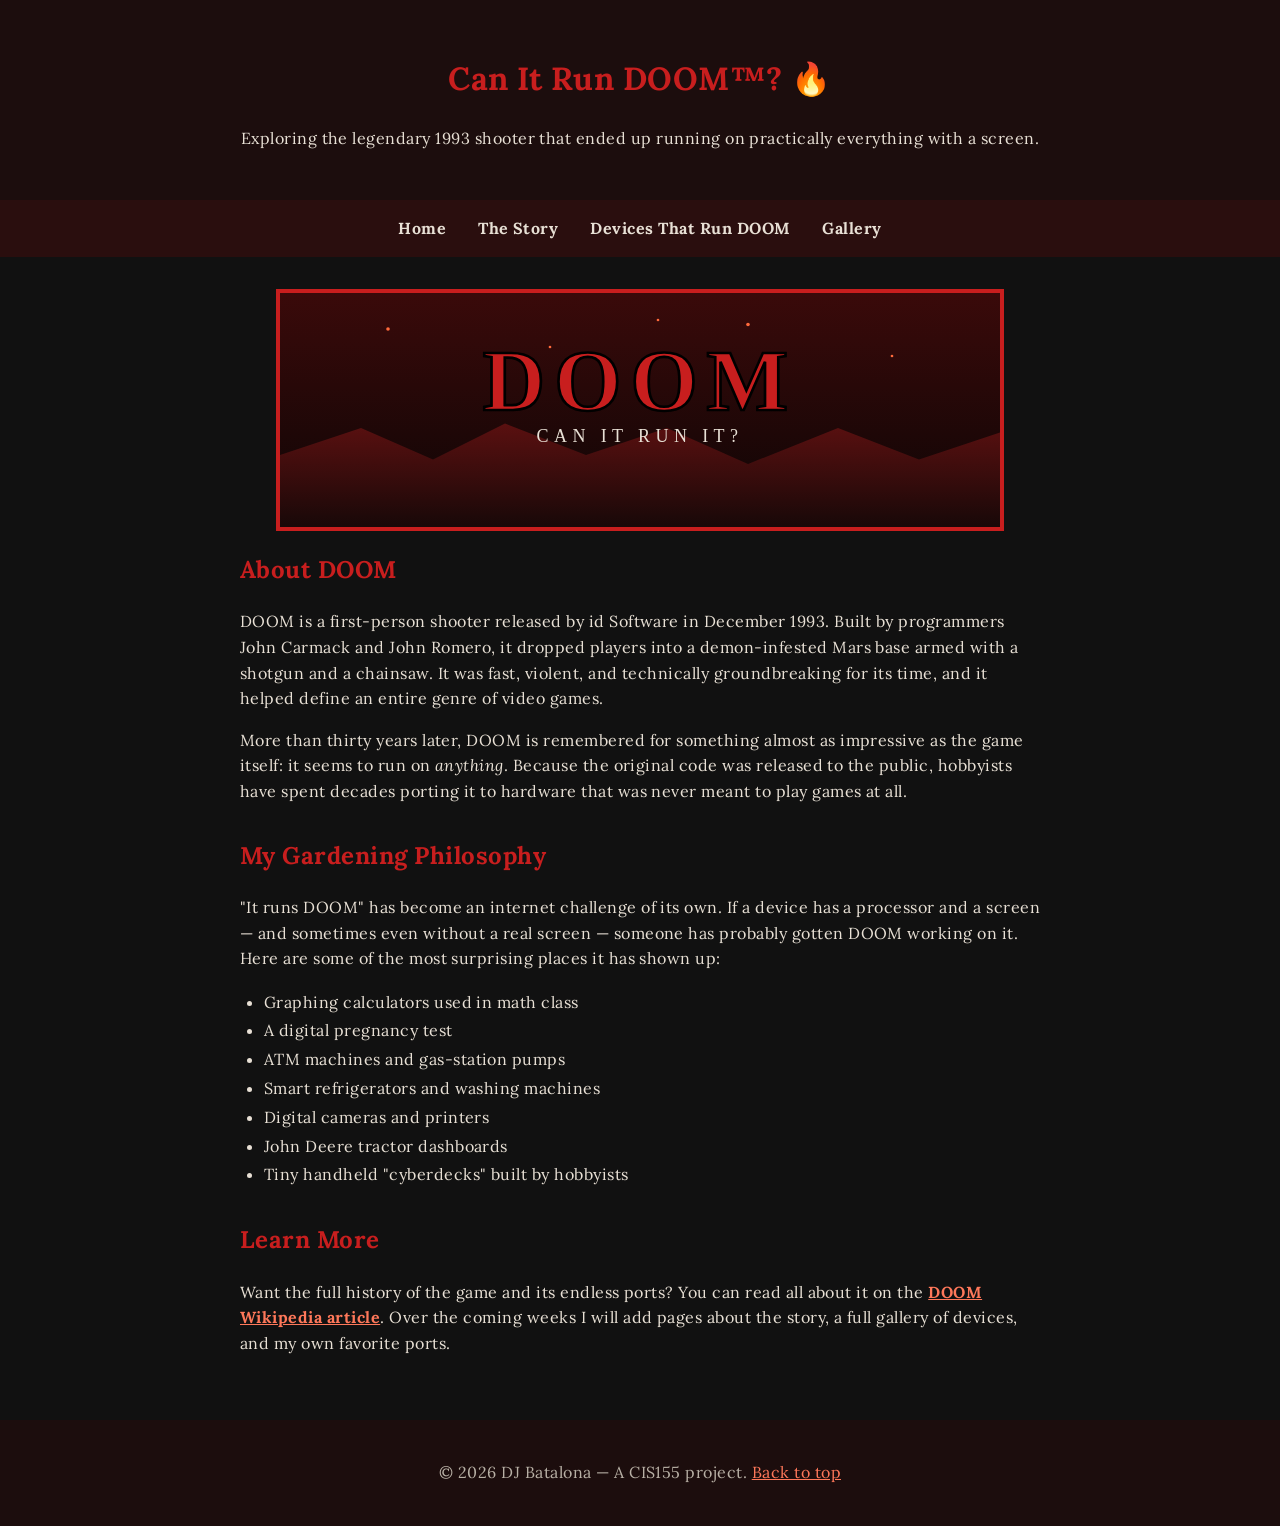
==== index.html @ 3ba8e1bd "module 3/4 DOOM upgrade for my assignment" ====
<!DOCTYPE html>
<!-- ============================================================= -->
<!-- Can It Run DOOM? - Homepage                                   -->
<!-- CIS155 Create Your Own Website assignment by DJ Batalona      -->
<!-- This page is the homepage of a 4-page site about the 1993     -->
<!-- game DOOM and its famous ability to run on almost any device. -->
<!-- ============================================================= -->
<html lang="en">
  <head>
    <meta charset="UTF-8" />
    <meta name="viewport" content="width=device-width, initial-scale=1.0" />
      <title>Can It Run DOOM?</title>
    <!-- Google Font for the retro headings -->
    <link
      href="https://fonts.googleapis.com/css2?family=Lora&display=swap"
      rel="stylesheet"
    />
     <!-- Shared site styles, then homepage-only DOOM theme -->
    <link rel="stylesheet" href="styles.css" />
    <link rel="stylesheet" href="css/index.css" />
  </head>
  <body>
     <!-- Page banner and tagline -->
    <header>
       <h1>Can It Run DOOM&trade;?</h1>
      <p>
        Exploring the legendary 1993 shooter that ended up running on
        practically everything with a screen.
      </p>
    </header>
    
    <!-- Site navigation. Home is live; the other pages are placeholders -->
    <!-- (href="#") that I will build out for the final project.         -->
    <nav>
      <a href="index.html">Home</a>
      <a href="#">The Story</a>
      <a href="#">Devices That Run DOOM</a>
      <a href="#">Gallery</a>
    </nav>

    <main>
  <!-- Original banner artwork (SVG). Swap for a real screenshot later. -->
      <img
        id="doom-banner"
        src="img/doom-banner.svg"
        alt="Retro red and black banner reading DOOM"
      />

      <!-- Intro / About section -->      
       <section>
          <h2>About DOOM</h2>
        <p>
          DOOM is a first-person shooter released by id Software in December
          1993. Built by programmers John Carmack and John Romero, it dropped
          players into a demon-infested Mars base armed with a shotgun and a
          chainsaw. It was fast, violent, and technically groundbreaking for its
          time, and it helped define an entire genre of video games.
        </p>
        <p>
           More than thirty years later, DOOM is remembered for something almost
          as impressive as the game itself: it seems to run on
          <em>anything</em>. Because the original code was released to the
          public, hobbyists have spent decades porting it to hardware that was
          never meant to play games at all.
        </p>
      </section>

       <!-- The signature list: unlikely devices that run DOOM -->
      <section>
        <h2 id="h2-philosophy">My Gardening Philosophy</h2>
        <p>
           "It runs DOOM" has become an internet challenge of its own. If a
          device has a processor and a screen &mdash; and sometimes even without
          a real screen &mdash; someone has probably gotten DOOM working on it.
          Here are some of the most surprising places it has shown up:
        </p>
        <ul class="device-list">
          <li>Graphing calculators used in math class</li>
          <li>A digital pregnancy test</li>
          <li>ATM machines and gas-station pumps</li>
          <li>Smart refrigerators and washing machines</li>
          <li>Digital cameras and printers</li>
          <li>John Deere tractor dashboards</li>
          <li>Tiny handheld "cyberdecks" built by hobbyists</li>
        </ul>
      </section>
      <!-- External reference link (also the hook for the CSS attribute rule) -->

      <section>
       <h2>Learn More</h2>        <p>
          Want the full history of the game and its endless ports? You can read
          all about it on the
          <a href="https://en.wikipedia.org/wiki/Doom_(1993_video_game)" target="_blank">
            DOOM Wikipedia article</a>. Over the coming weeks I will add pages
          about the story, a full gallery of devices, and my own favorite ports.
        </p>
      </section>
    </main>
    <!-- Footer with the required character entity: &copy; (the (c) symbol) -->
    <footer>
      <p>
        &copy; 2026 DJ Batalona &mdash; A CIS155 project.
        <a href="index.html">Back to top</a>
      </p>
    </footer>
  </body>
</html>
---- styles.css ----
body {
  font-family: 'Lora', serif;
  margin: 0;
  padding: 0;
  background-color: #f4f9f4;
  color: #2e3d2c;
  line-height: 1.6;
}

header {
  position: relative;
  background-image: url("img/floral-background.png");
  background-size: cover;
  background-position: center;
  color: rgb(52, 81, 56);
  padding: 2rem;
  text-align: center;
  overflow: hidden;
  /* ensures overlay stays within bounds */
}

header::before {
  content: "";
  position: absolute;
  inset: 0;
  background-color: rgba(255, 255, 255, 0.7);
  /* white overlay, adjust opacity */
  z-index: 0;
}

/* Ensure text appears above the overlay */
header h1,
header p {
  position: relative;
  z-index: 1;
}

nav {
  background-color: #d9e8d4;
  padding: 1rem;
  display: flex;
  justify-content: center;
  gap: 2rem;
}

nav a {
  text-decoration: none;
  color: #2e3d2c;
  font-weight: bold;
}

nav a:hover {
  color: #5d795a;
}

main {
  padding: 2rem;
  max-width: 50rem;
  margin: auto;
}

section {
  margin-bottom: 2rem;
}

h1,
h2 {
  color: #2f4934;
}


@media only screen and (max-width: 50rem) {
  img {
    float: none;
    width: 100%;
  }
}

@media only screen and (max-width: 37.5rem) {
  nav {
    flex-direction: column;
  }
}
---- css/index.css ----
/* ============================================================= */
/* index.css - DOOM homepage theme (dark red + black)            */
/* Loaded after styles.css, so these rules override the shared    */
/* green garden look on the homepage only.                        */
/* Units are relative only (rem/em/%/vw). Colors are hex or rgb.   */
/* ============================================================= */

/* TYPE selector - styles the whole page background and base text.
   Two font properties here: font-family and letter-spacing. */
body {
  background-color: #111111;
  color: #e8e0d5;
  font-family: 'Lora', serif;
  letter-spacing: 0.03em;
}

/* COMBINATION (grouped) selector - one rule for both heading levels.
   font-weight is a second font property styling these elements. */
h1,
h2 {
  color: rgb(200, 30, 30);
  font-weight: bold;
}

/* Override the shared header so the homepage banner is dark, not floral */
header {
  background-image: none;
  background-color: #1c0d0d;
  color: #e8e0d5;
}

header::before {
  content: none;
}

/* Dark navigation bar to match the theme */
nav {
  background-color: #2a0e0e;
}

/* RELATIONAL (descendant) selector - targets <a> tags inside <nav> */
nav a {
  color: #e8e0d5;
}

/* PSEUDO-CLASS - hover state for the navigation links */
nav a:hover {
  color: rgb(255, 90, 60);
}

/* ID selector - the banner image at the top of <main> */
#doom-banner {
  width: 100%;
  max-width: 45rem;
  display: block;
  margin: 0 auto;
  border: 0.25rem solid rgb(200, 30, 30);
}

/* CLASS selector - the list of devices that run DOOM */
.device-list {
  line-height: 1.8;
  padding-left: 1.5rem;
}

/* ATTRIBUTE selector - styles only links that open in a new tab */
a[target="_blank"] {
  color: rgb(255, 120, 90);
  font-weight: bold;
}
/* PSEUDO-ELEMENT - decorative flourish after the main heading */
header h1::after {
  content: " \01F525";
  /* small flame glyph after the title */
}

/* Simple footer styling */
footer {
  background-color: #1c0d0d;
  color: #b8b0a5;
  text-align: center;
  padding: 1.5rem;
}

footer a {
  color: rgb(255, 120, 90);
}
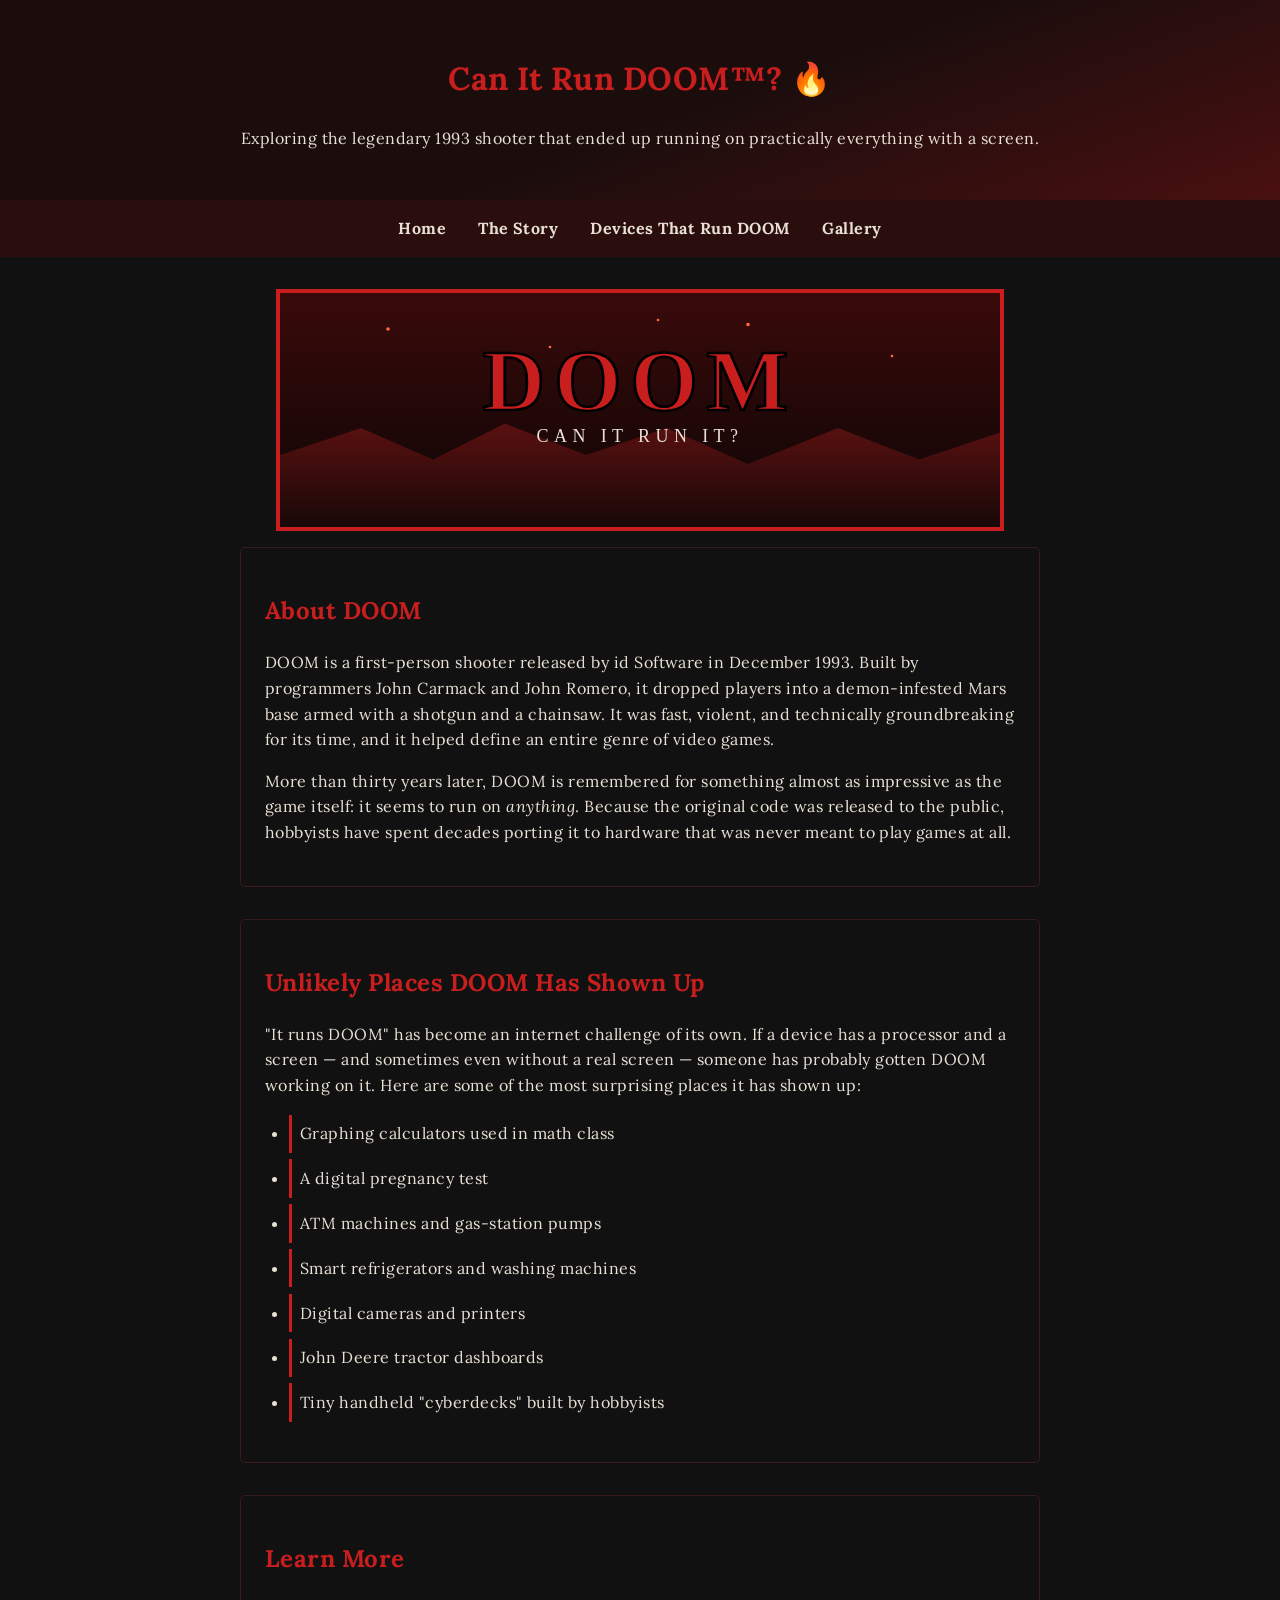
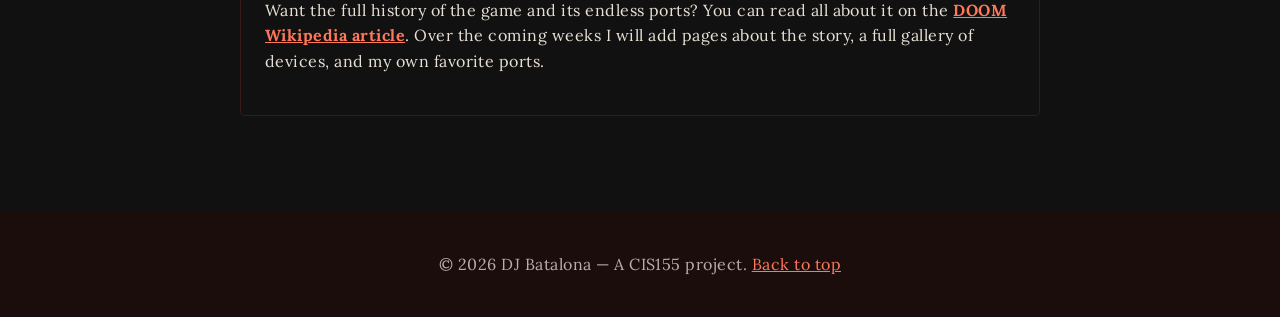
==== commit beda4a4c: "Module 5 DOOm update" ====
--- a/index.html
+++ b/index.html
@@ -34,7 +34,7 @@
     <nav>
       <a href="index.html">Home</a>
       <a href="#">The Story</a>
-      <a href="#">Devices That Run DOOM</a>
+      <a href="devices.html">Devices That Run DOOM</a>
       <a href="#">Gallery</a>
     </nav>
 
@@ -42,7 +42,7 @@
   <!-- Original banner artwork (SVG). Swap for a real screenshot later. -->
       <img
         id="doom-banner"
-        src="img/doom-banner.svg"
+        src="doom-banner.svg"
         alt="Retro red and black banner reading DOOM"
       />
 
@@ -67,7 +67,7 @@
 
        <!-- The signature list: unlikely devices that run DOOM -->
       <section>
-        <h2 id="h2-philosophy">My Gardening Philosophy</h2>
+        <h2 id="h2-philosophy">Unlikely Places DOOM Has Shown Up</h2>
         <p>
            "It runs DOOM" has become an internet challenge of its own. If a
           device has a processor and a screen &mdash; and sometimes even without
--- a/css/index.css
+++ b/css/index.css
@@ -1,7 +1,8 @@
 /* ============================================================= */
-/* index.css - DOOM homepage theme (dark red + black)            */
+/* index.css - DOOM site theme (dark red + black)                */
 /* Loaded after styles.css, so these rules override the shared    */
-/* green garden look on the homepage only.                        */
+/* green garden look. Shared across the homepage and other pages  */
+/* (e.g. devices.html) so the whole site stays on one theme.      */
 /* Units are relative only (rem/em/%/vw). Colors are hex or rgb.   */
 /* ============================================================= */
 
@@ -22,10 +23,10 @@
   font-weight: bold;
 }
 
-/* Override the shared header so the homepage banner is dark, not floral */
+/* Override the shared header so the homepage banner is dark, not floral.
+   BACKGROUND GRADIENT - fades from near-black out to a deep red glow. */
 header {
-  background-image: none;
-  background-color: #1c0d0d;
+  background-image: linear-gradient(160deg, #1c0d0d 55%, #4a1010 100%);
   color: #e8e0d5;
 }
 
@@ -57,10 +58,25 @@
   border: 0.25rem solid rgb(200, 30, 30);
 }
 
-/* CLASS selector - the list of devices that run DOOM */
+/* CLASS selector - the list of devices that run DOOM.
+   Padding/margin on each item gives the list room to breathe. */
 .device-list {
   line-height: 1.8;
   padding-left: 1.5rem;
+}
+
+.device-list li {
+  padding: 0.3rem 0.5rem;
+  margin-bottom: 0.4rem;
+  border-left: 0.2rem solid rgb(200, 30, 30);
+}
+
+/* Extra breathing room + a subtle accent border on each content section */
+main section {
+  padding: 1.5rem;
+  margin-top: 1rem;
+  border: 0.0625rem solid #3a1a1a;
+  border-radius: 0.3rem;
 }
 
 /* ATTRIBUTE selector - styles only links that open in a new tab */
@@ -80,6 +96,7 @@
   color: #b8b0a5;
   text-align: center;
   padding: 1.5rem;
+  margin-top: 2rem;
 }
 
 footer a {
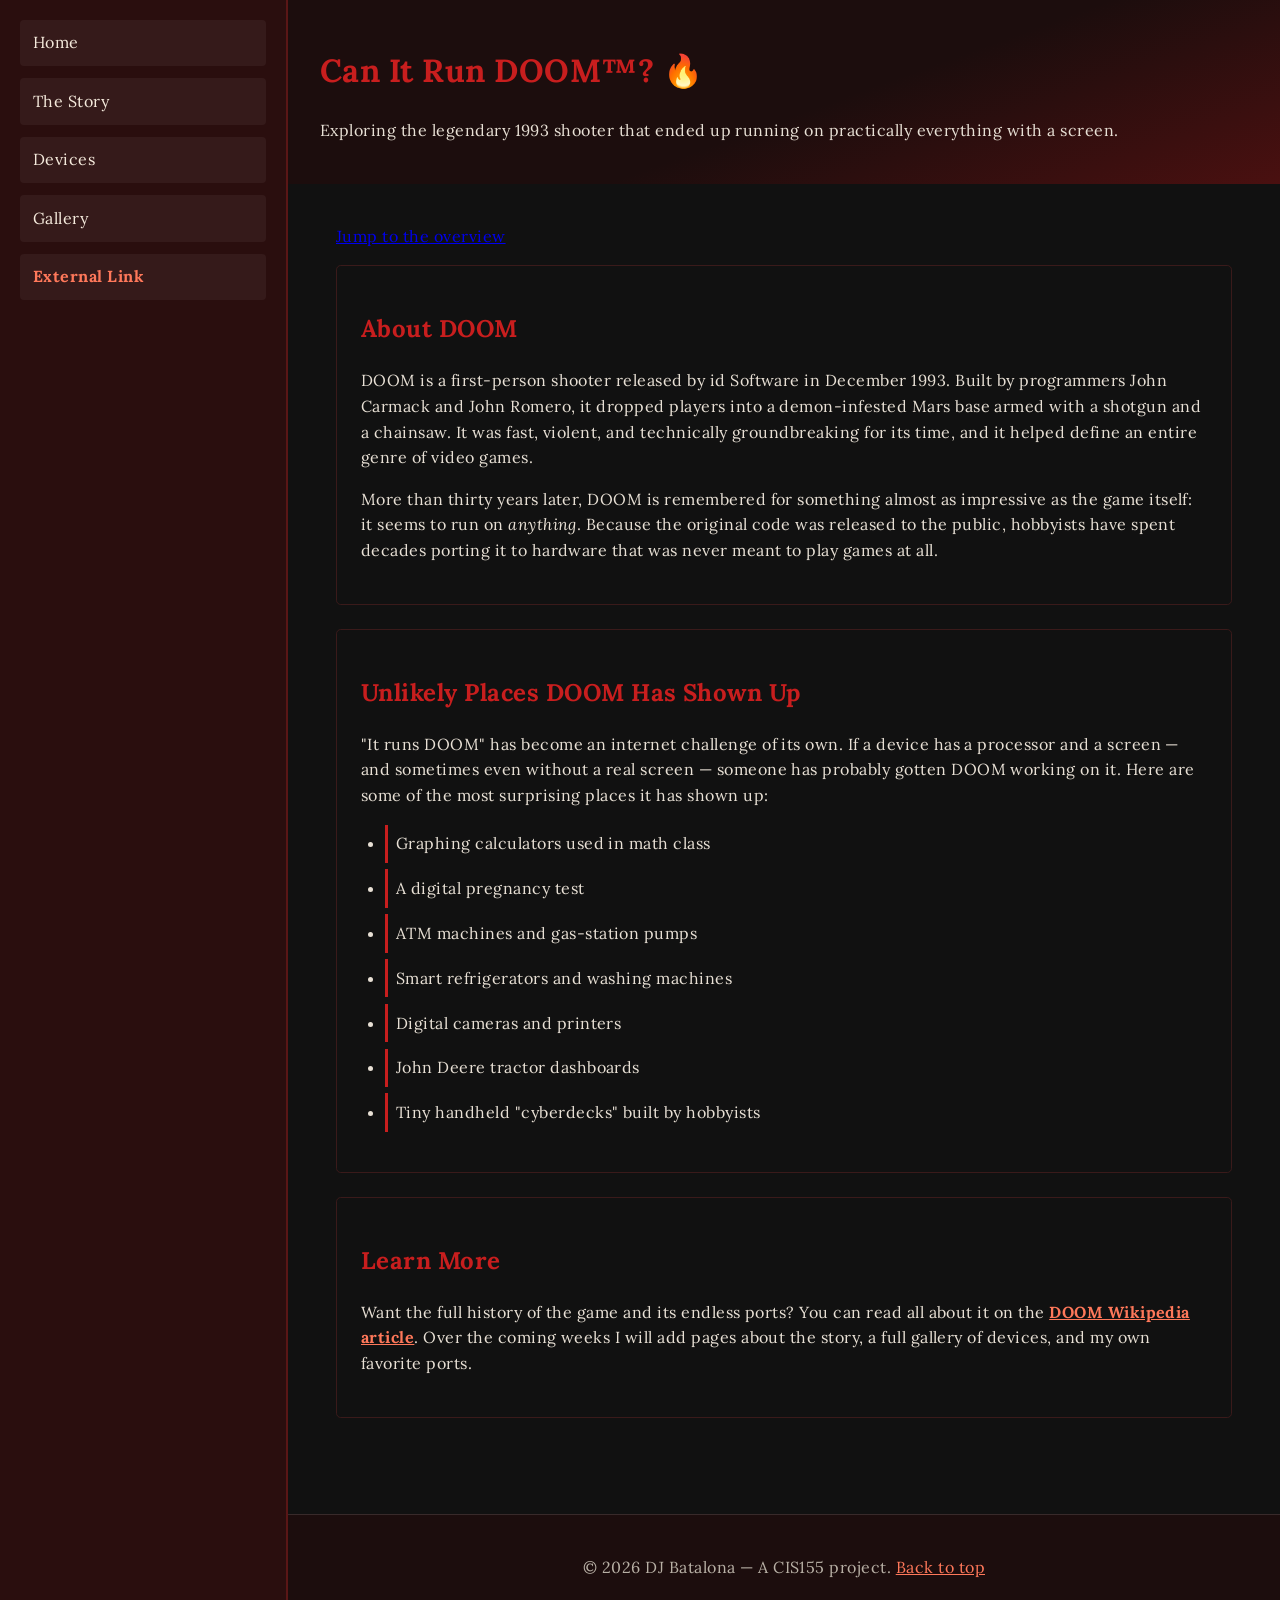
==== commit 37b53f54: "mod 6 nav and breakpoint" ====
--- a/index.html
+++ b/index.html
@@ -20,7 +20,23 @@
     <link rel="stylesheet" href="css/index.css" />
   </head>
   <body>
-     <!-- Page banner and tagline -->
+    <div class="page-shell">
+      <!-- Vertical navigation menu -->
+      <aside class="sidebar">
+        <nav class="site-nav" aria-label="Primary">
+          <a href="index.html">Home</a>
+          <a href="story.html">The Story</a>
+          <a href="devices.html">Devices</a>
+          <a href="gallery.html">Gallery</a>
+          <a
+            href="https://en.wikipedia.org/wiki/Doom_(1993_video_game)"
+            target="_blank"
+            rel="noopener"
+            >External Link</a
+          >
+        </nav>
+      </aside>
+      <div class="main-column">
     <header>
        <h1>Can It Run DOOM&trade;?</h1>
       <p>
@@ -28,23 +44,10 @@
         practically everything with a screen.
       </p>
     </header>
-    
-    <!-- Site navigation. Home is live; the other pages are placeholders -->
-    <!-- (href="#") that I will build out for the final project.         -->
-    <nav>
-      <a href="index.html">Home</a>
-      <a href="#">The Story</a>
-      <a href="devices.html">Devices That Run DOOM</a>
-      <a href="#">Gallery</a>
-    </nav>
 
     <main>
-  <!-- Original banner artwork (SVG). Swap for a real screenshot later. -->
-      <img
-        id="doom-banner"
-        src="doom-banner.svg"
-        alt="Retro red and black banner reading DOOM"
-      />
+  <!-- Same-page anchor link -->
+    <p><a href="#overview">Jump to the overview </a></p>
 
       <!-- Intro / About section -->      
        <section>
@@ -90,7 +93,7 @@
        <h2>Learn More</h2>        <p>
           Want the full history of the game and its endless ports? You can read
           all about it on the
-          <a href="https://en.wikipedia.org/wiki/Doom_(1993_video_game)" target="_blank">
+          <a href="https://en.wikipedia.org/wiki/Doom_(1993_video_game)" target="_blank" rel="noopener noreferrer">
             DOOM Wikipedia article</a>. Over the coming weeks I will add pages
           about the story, a full gallery of devices, and my own favorite ports.
         </p>
--- a/styles.css
+++ b/styles.css
@@ -1,83 +1,106 @@
-body {
-  font-family: 'Lora', serif;
-  margin: 0;
-  padding: 0;
-  background-color: #f4f9f4;
-  color: #2e3d2c;
-  line-height: 1.6;
+/* Shared layout and responsive behavior for the whole site */
+* {
+  box-sizing: border-box;
 }
 
-header {
-  position: relative;
-  background-image: url("img/floral-background.png");
-  background-size: cover;
-  background-position: center;
-  color: rgb(52, 81, 56);
-  padding: 2rem;
-  text-align: center;
-  overflow: hidden;
-  /* ensures overlay stays within bounds */
+body {
+  margin: 0;
+  font-family: "Lora", serif;
+  line-height: 1.6;
+  background-color: #111111;
+  color: #e8e0d5;
 }
 
-header::before {
-  content: "";
-  position: absolute;
-  inset: 0;
-  background-color: rgba(255, 255, 255, 0.7);
-  /* white overlay, adjust opacity */
-  z-index: 0;
+.page-shell {
+  display: grid;
+  grid-template-columns: minmax(12rem, 18rem) 1fr;
+  min-height: 100vh;
 }
 
-/* Ensure text appears above the overlay */
-header h1,
-header p {
-  position: relative;
-  z-index: 1;
+.sidebar {
+  background-color: #2a0e0e;
+  padding: 1.25rem;
+  border-right: 0.125rem solid #5a1616;
 }
 
-nav {
-  background-color: #d9e8d4;
-  padding: 1rem;
+.site-nav {
   display: flex;
-  justify-content: center;
-  gap: 2rem;
+  flex-direction: column;
+  gap: 0.75rem;
 }
 
-nav a {
+.site-nav a {
   text-decoration: none;
-  color: #2e3d2c;
-  font-weight: bold;
+  color: #f5eadc;
+  padding: 0.65rem 0.8rem;
+  border-radius: 0.25rem;
+  background-color: rgba(255, 255, 255, 0.05);
 }
 
-nav a:hover {
-  color: #5d795a;
+.site-nav a:hover,
+.site-nav a:focus {
+  background-color: #c81e1e;
+  color: #ffffff;
+}
+
+.main-column {
+  display: flex;
+  flex-direction: column;
+}
+
+header,
+footer {
+  padding: 1.5rem 2rem;
 }
 
 main {
-  padding: 2rem;
-  max-width: 50rem;
-  margin: auto;
+  width: min(100%, 60rem);
+  margin: 0 auto;
+  padding: 1.5rem 2rem 2.5rem;
+}
+
+img {
+  max-width: 100%;
+  height: auto;
+  display: block;
 }
 
 section {
-  margin-bottom: 2rem;
+  margin-bottom: 1.5rem;
 }
 
-h1,
-h2 {
-  color: #2f4934;
+footer {
+  text-align: center;
+  border-top: 0.0625rem solid rgba(255, 255, 255, 0.12);
 }
 
+/* First responsive breakpoint */
+@media (max-width: 62rem) {
+  .page-shell {
+    grid-template-columns: 1fr;
+  }
 
-@media only screen and (max-width: 50rem) {
-  img {
-    float: none;
-    width: 100%;
+  .sidebar {
+    border-right: none;
+    border-bottom: 0.125rem solid #5a1616;
+  }
+
+  .site-nav {
+    flex-direction: row;
+    flex-wrap: wrap;
   }
 }
 
-@media only screen and (max-width: 37.5rem) {
-  nav {
+/* Second responsive breakpoint */
+@media (max-width: 40rem) {
+  header,
+  main,
+  footer {
+    padding-left: 1rem;
+    padding-right: 1rem;
+  }
+
+  .site-nav {
     flex-direction: column;
   }
 }
--- a/css/index.css
+++ b/css/index.css
@@ -1,9 +1,5 @@
 /* ============================================================= */
 /* index.css - DOOM site theme (dark red + black)                */
-/* Loaded after styles.css, so these rules override the shared    */
-/* green garden look. Shared across the homepage and other pages  */
-/* (e.g. devices.html) so the whole site stays on one theme.      */
-/* Units are relative only (rem/em/%/vw). Colors are hex or rgb.   */
 /* ============================================================= */
 
 /* TYPE selector - styles the whole page background and base text.
@@ -15,8 +11,7 @@
   letter-spacing: 0.03em;
 }
 
-/* COMBINATION (grouped) selector - one rule for both heading levels.
-   font-weight is a second font property styling these elements. */
+
 h1,
 h2 {
   color: rgb(200, 30, 30);
@@ -30,8 +25,11 @@
   color: #e8e0d5;
 }
 
-header::before {
-  content: none;
+#doom-banner {
+  width: 100%;
+  max-width: 45rem;
+  margin: 0 auto;
+  border: 0.25rem solid rgb(200, 30, 30);
 }
 
 /* Dark navigation bar to match the theme */
@@ -49,14 +47,6 @@
   color: rgb(255, 90, 60);
 }
 
-/* ID selector - the banner image at the top of <main> */
-#doom-banner {
-  width: 100%;
-  max-width: 45rem;
-  display: block;
-  margin: 0 auto;
-  border: 0.25rem solid rgb(200, 30, 30);
-}
 
 /* CLASS selector - the list of devices that run DOOM.
    Padding/margin on each item gives the list room to breathe. */
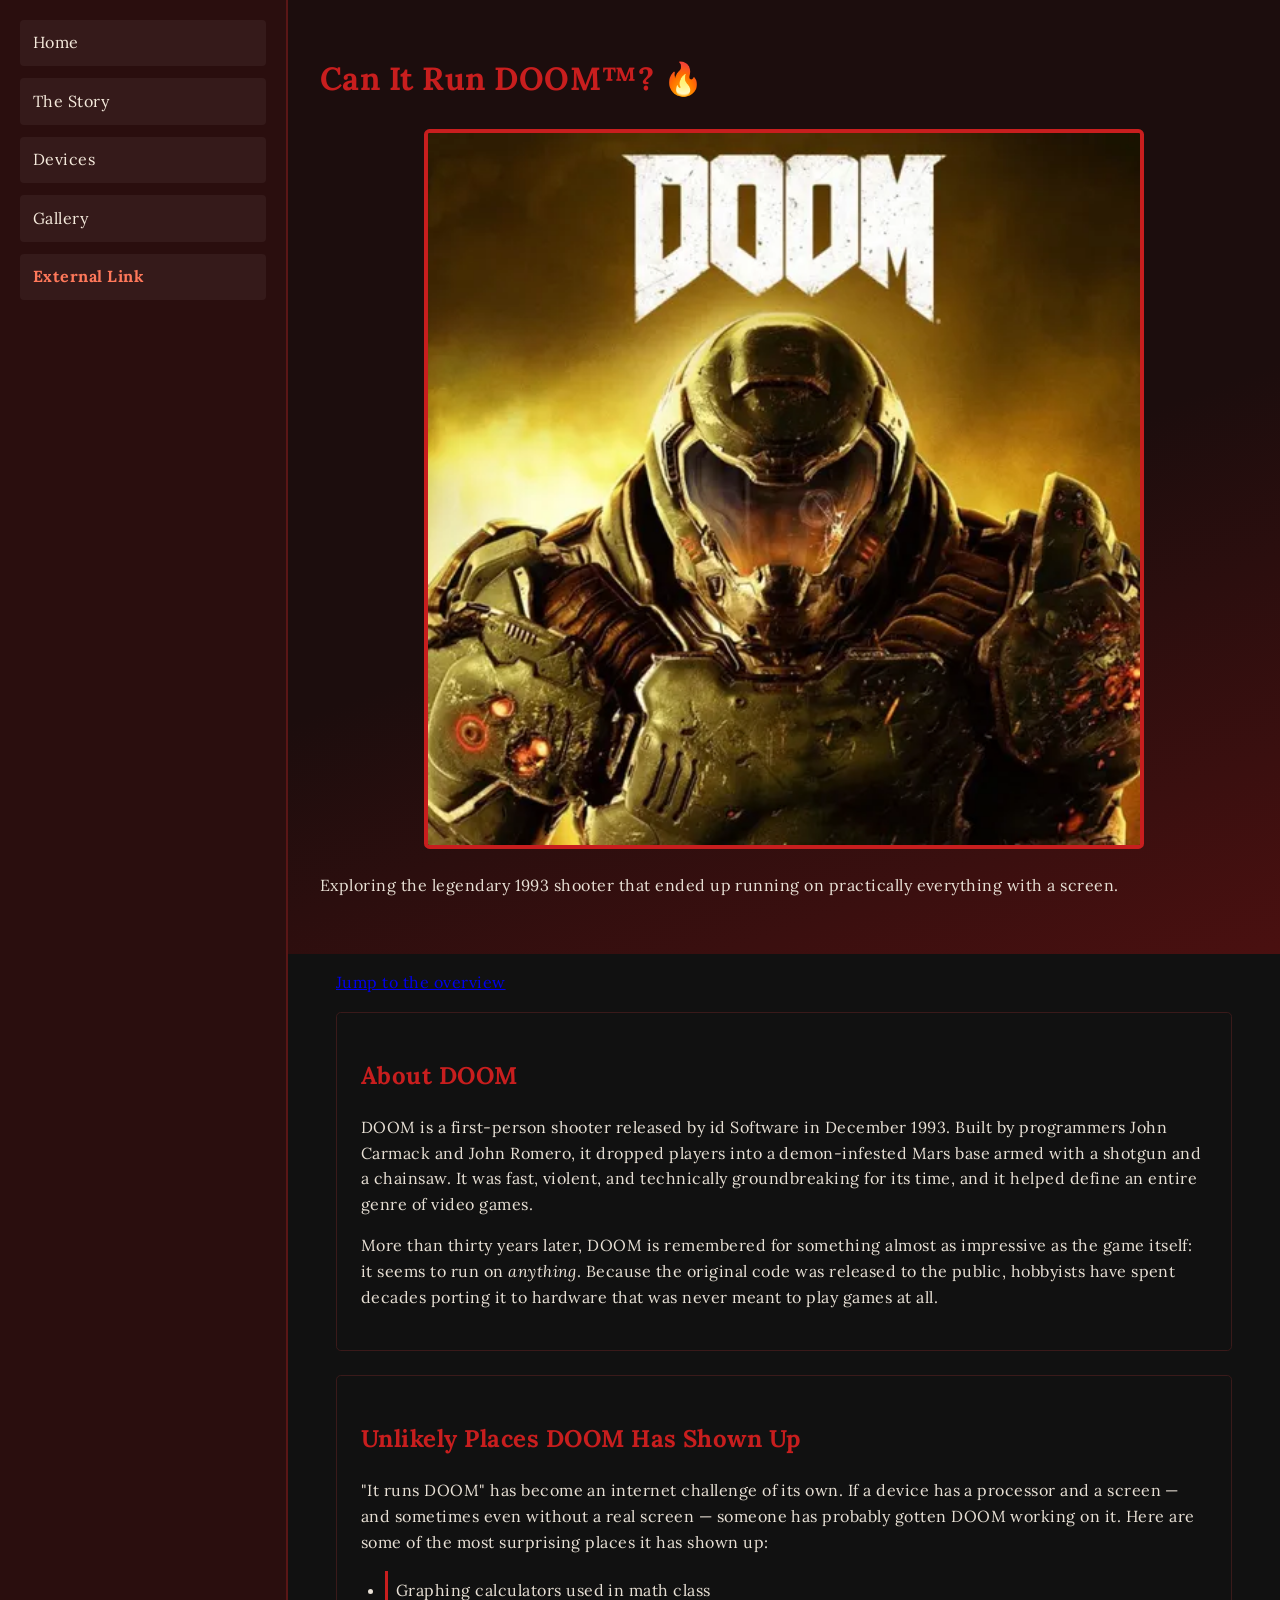
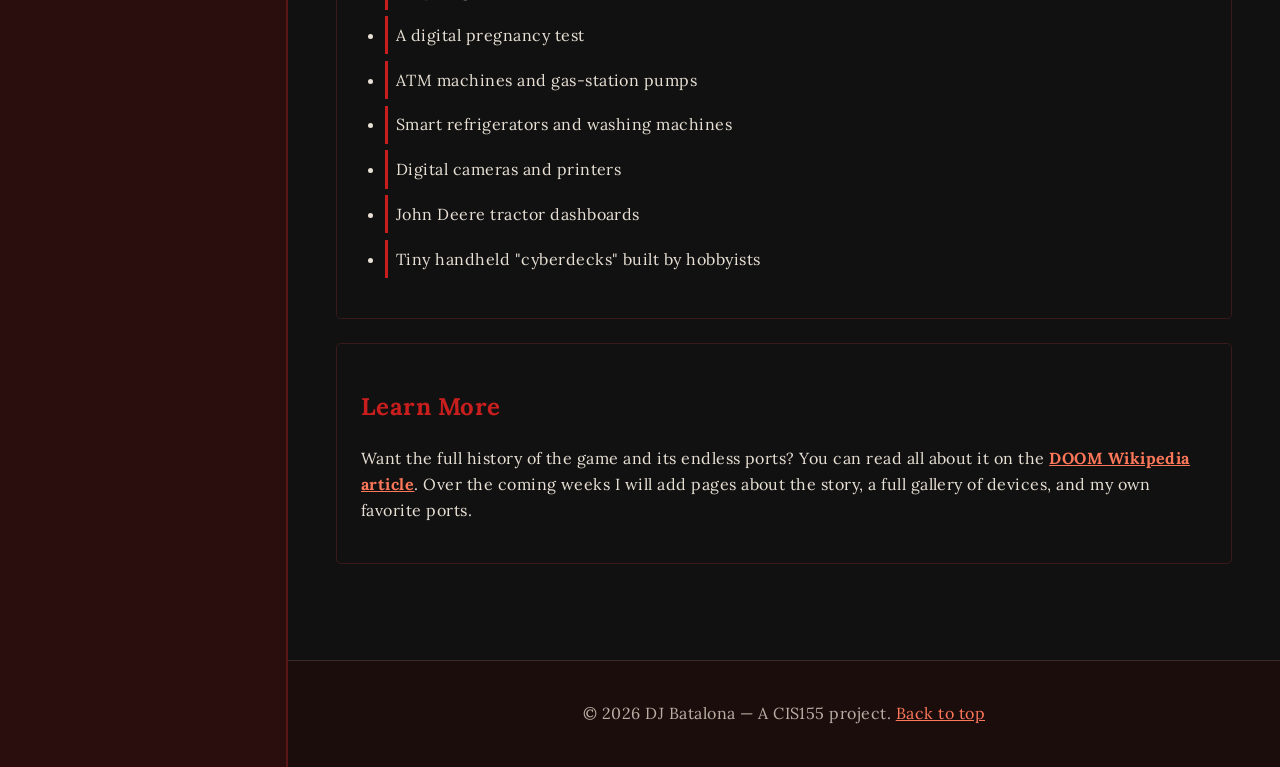
==== commit 86c76f0a: "small update for responsive web design" ====
--- a/index.html
+++ b/index.html
@@ -39,6 +39,7 @@
       <div class="main-column">
     <header>
        <h1>Can It Run DOOM&trade;?</h1>
+      <img id="doom-banner" src="DOOM Header.jpg" alt="DOOM game artwork" />
       <p>
         Exploring the legendary 1993 shooter that ended up running on
         practically everything with a screen.
@@ -50,7 +51,7 @@
     <p><a href="#overview">Jump to the overview </a></p>
 
       <!-- Intro / About section -->      
-       <section>
+       <section id="overview">
           <h2>About DOOM</h2>
         <p>
           DOOM is a first-person shooter released by id Software in December
--- a/css/index.css
+++ b/css/index.css
@@ -28,8 +28,19 @@
 #doom-banner {
   width: 100%;
   max-width: 45rem;
-  margin: 0 auto;
+  height: auto;
+  display: block;
+  margin: 1.5rem auto;
   border: 0.25rem solid rgb(200, 30, 30);
+  border-radius: 0.35rem;
+}
+
+@media (max-width: 40rem) {
+  #doom-banner {
+    max-width: 100%;
+    margin: 1rem auto;
+    border-width: 0.2rem;
+  }
 }
 
 /* Dark navigation bar to match the theme */
@@ -92,3 +103,38 @@
 footer a {
   color: rgb(255, 120, 90);
 }
+
+/* Page-specific spacing and responsive layout for the homepage */
+header {
+  padding: 2rem 2rem 2.5rem;
+}
+
+main {
+  padding: 0 2rem 2.5rem;
+}
+
+@media (max-width: 62rem) {
+  header,
+  main,
+  footer {
+    padding-left: 1.5rem;
+    padding-right: 1.5rem;
+  }
+}
+
+@media (max-width: 40rem) {
+  header,
+  main,
+  footer {
+    padding-left: 1rem;
+    padding-right: 1rem;
+  }
+
+  .device-list {
+    padding-left: 1rem;
+  }
+
+  .device-list li {
+    padding: 0.5rem 0.75rem;
+  }
+}
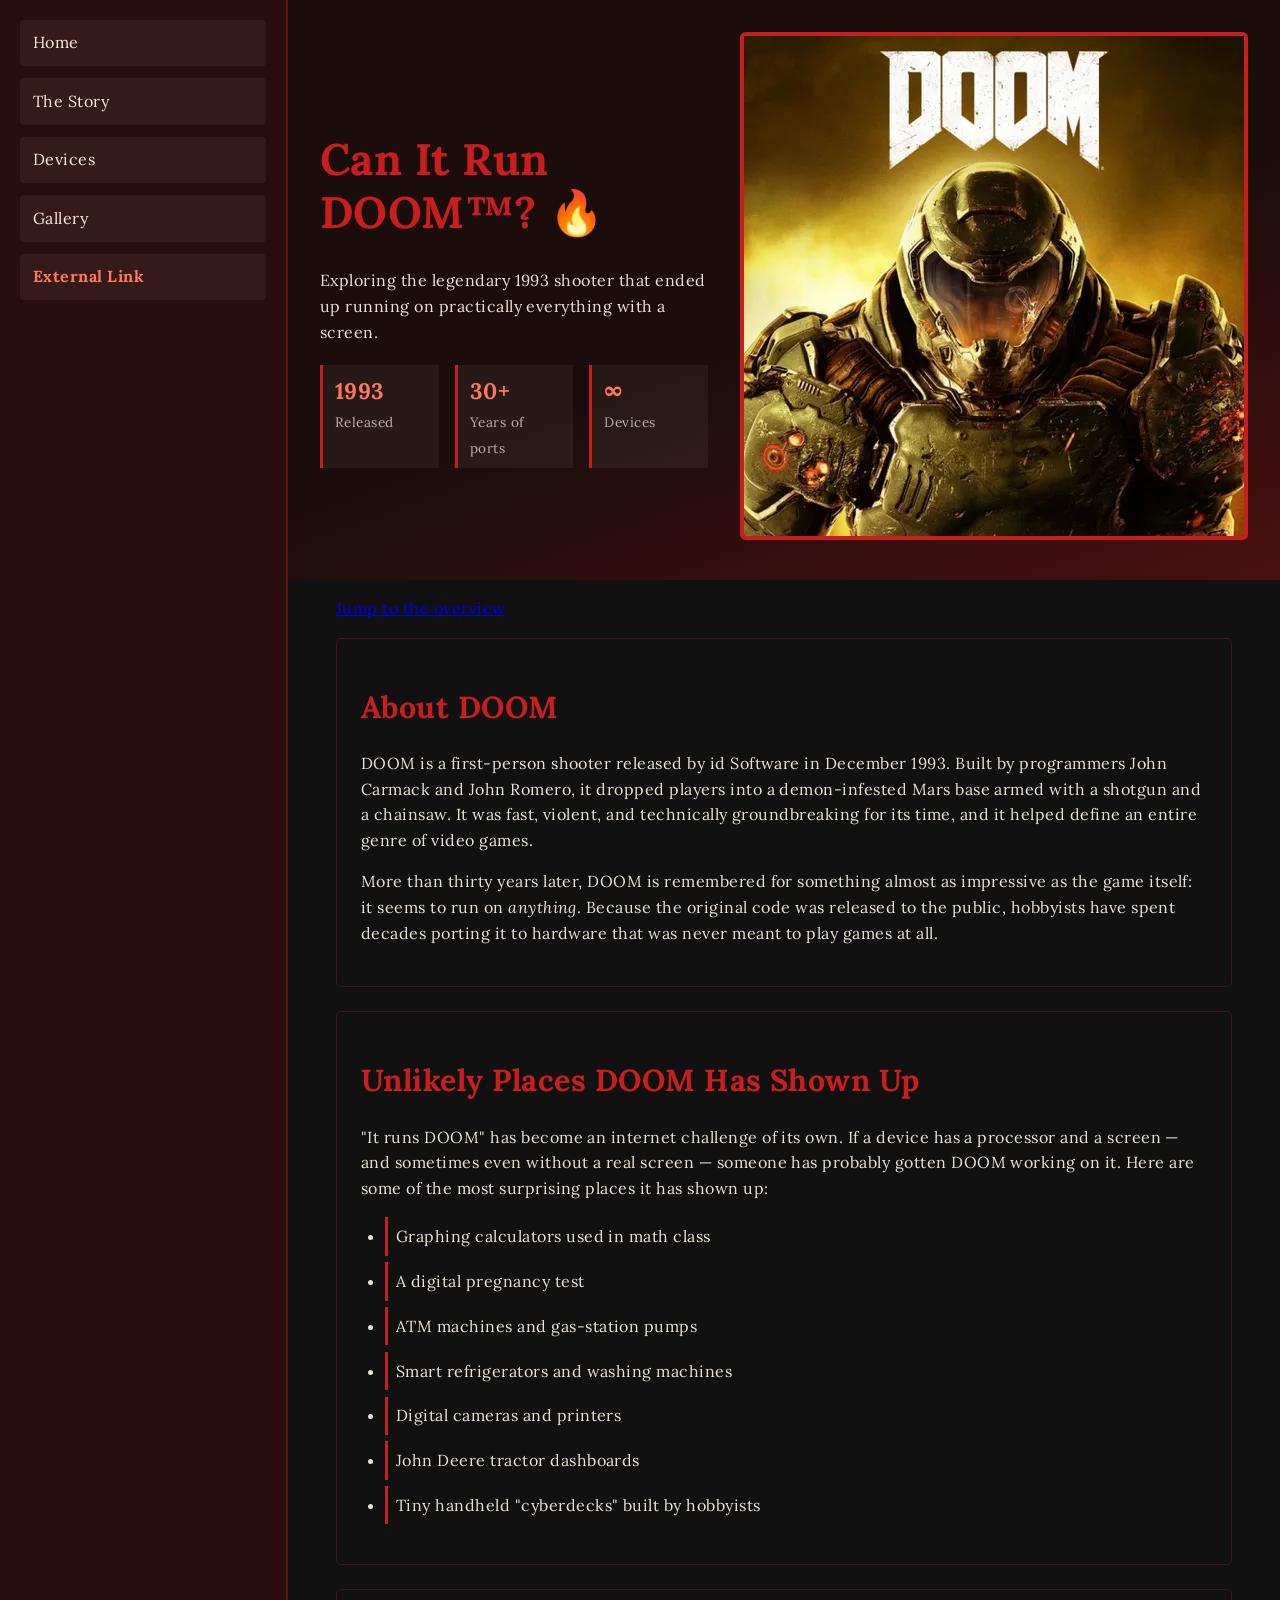
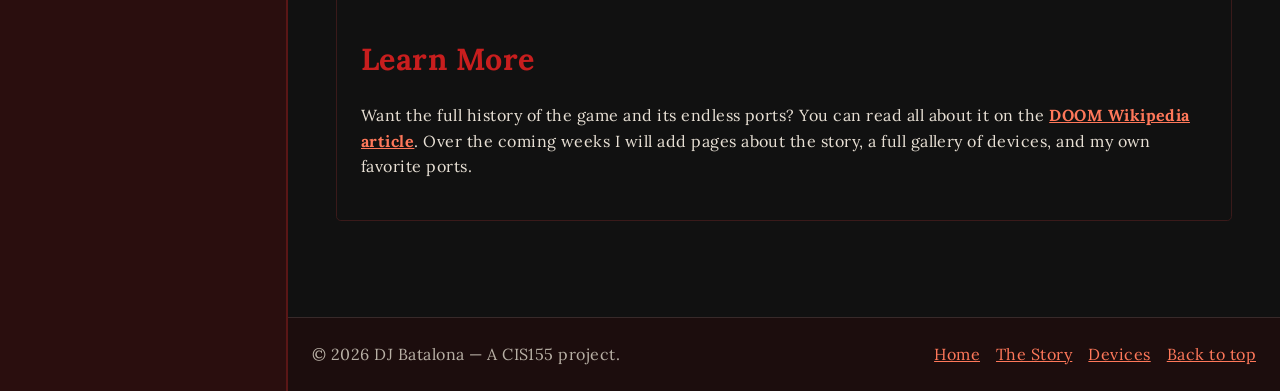
==== commit 3654619b: "mod 7 flex container update" ====
--- a/index.html
+++ b/index.html
@@ -37,13 +37,24 @@
         </nav>
       </aside>
       <div class="main-column">
-    <header>
-       <h1>Can It Run DOOM&trade;?</h1>
-      <img id="doom-banner" src="DOOM Header.jpg" alt="DOOM game artwork" />
-      <p>
-        Exploring the legendary 1993 shooter that ended up running on
-        practically everything with a screen.
-      </p>
+        <header id="top">
+      <!-- Intro text and banner sit side by side, then stack on phones -->
+      <div class="hero">
+        <div class="hero-text">
+          <h1>Can It Run DOOM&trade;?</h1>
+          <p>
+            Exploring the legendary 1993 shooter that ended up running on
+            practically everything with a screen.
+          </p>
+          <!-- Three quick numbers about the game -->
+          <ul class="hero-stats">
+            <li><strong>1993</strong><span>Released</span></li>
+            <li><strong>30+</strong><span>Years of ports</span></li>
+            <li><strong>&infin;</strong><span>Devices</span></li>
+          </ul>
+        </div>
+        <img id="doom-banner" src="DOOM Header.jpg" alt="DOOM game artwork" />
+      </div>
     </header>
 
     <main>
@@ -101,11 +112,16 @@
       </section>
     </main>
     <!-- Footer with the required character entity: &copy; (the (c) symbol) -->
-    <footer>
-      <p>
-        &copy; 2026 DJ Batalona &mdash; A CIS155 project.
-        <a href="index.html">Back to top</a>
-      </p>
+    <footer class="site-footer">
+      <p class="footer-copy">&copy; 2026 DJ Batalona &mdash; A CIS155 project. </p>
+      <ul class="footer-links">
+        <li><a href="index.html">Home</a></li>
+        <li><a href="story.html">The Story</a></li>
+        <li><a href="devices.html">Devices</a></li>
+        <li><a href="#top">Back to top</a></li>
+      </ul>  
     </footer>
-  </body>
+  </div><!--/.main-column -->
+ </div><!--/.page-shell -->
+ </body>
 </html>
--- a/styles.css
+++ b/styles.css
@@ -1,106 +1,291 @@
-/* Shared layout and responsive behavior for the whole site */
-* {
-  box-sizing: border-box;
-}
-
-body {
-  margin: 0;
-  font-family: "Lora", serif;
-  line-height: 1.6;
-  background-color: #111111;
-  color: #e8e0d5;
-}
-
-.page-shell {
-  display: grid;
-  grid-template-columns: minmax(12rem, 18rem) 1fr;
-  min-height: 100vh;
-}
-
-.sidebar {
-  background-color: #2a0e0e;
-  padding: 1.25rem;
-  border-right: 0.125rem solid #5a1616;
-}
-
-.site-nav {
-  display: flex;
-  flex-direction: column;
-  gap: 0.75rem;
-}
-
-.site-nav a {
-  text-decoration: none;
-  color: #f5eadc;
-  padding: 0.65rem 0.8rem;
-  border-radius: 0.25rem;
-  background-color: rgba(255, 255, 255, 0.05);
-}
-
-.site-nav a:hover,
-.site-nav a:focus {
-  background-color: #c81e1e;
-  color: #ffffff;
-}
-
-.main-column {
-  display: flex;
-  flex-direction: column;
-}
-
-header,
-footer {
-  padding: 1.5rem 2rem;
-}
-
-main {
-  width: min(100%, 60rem);
-  margin: 0 auto;
-  padding: 1.5rem 2rem 2.5rem;
-}
-
-img {
-  max-width: 100%;
-  height: auto;
-  display: block;
-}
-
-section {
-  margin-bottom: 1.5rem;
-}
-
-footer {
-  text-align: center;
-  border-top: 0.0625rem solid rgba(255, 255, 255, 0.12);
-}
-
-/* First responsive breakpoint */
-@media (max-width: 62rem) {
-  .page-shell {
-    grid-template-columns: 1fr;
-  }
-
-  .sidebar {
-    border-right: none;
-    border-bottom: 0.125rem solid #5a1616;
-  }
-
-  .site-nav {
-    flex-direction: row;
-    flex-wrap: wrap;
-  }
-}
-
-/* Second responsive breakpoint */
-@media (max-width: 40rem) {
-  header,
-  main,
-  footer {
-    padding-left: 1rem;
-    padding-right: 1rem;
-  }
-
-  .site-nav {
-    flex-direction: column;
-  }
-}+/* Shared layout and responsive behavior for the whole site */
+* {
+  box-sizing: border-box;
+}
+
+body {
+  margin: 0;
+  font-family: "Lora", serif;
+  line-height: 1.6;
+  background-color: #111111;
+  color: #e8e0d5;
+}
+
+/* Grid that splits every page into a sidebar and a content column */
+.page-shell {
+  display: grid;
+  grid-template-columns: minmax(12rem, 18rem) 1fr;
+  min-height: 100vh;
+}
+
+.sidebar {
+  background-color: #2a0e0e;
+  padding: 1.25rem;
+  border-right: 0.125rem solid #5a1616;
+}
+
+/* Flex menu. Column on desktop, switched to a row further down. */
+.site-nav {
+  display: flex;
+  flex-direction: column;
+  gap: 0.75rem;
+}
+
+.site-nav a {
+  text-decoration: none;
+  color: #f5eadc;
+  padding: 0.65rem 0.8rem;
+  border-radius: 0.25rem;
+  background-color: rgba(255, 255, 255, 0.05);
+}
+
+.site-nav a:hover,
+.site-nav a:focus {
+  background-color: #c81e1e;
+  color: #ffffff;
+}
+
+/* Stacks header, main and footer. The flex:1 on main below keeps
+   the footer at the bottom on short pages. */
+.main-column {
+  display: flex;
+  flex-direction: column;
+}
+
+header,
+footer {
+  padding: 1.5rem 2rem;
+}
+
+main {
+  flex: 1;
+  width: min(100%, 60rem);
+  margin: 0 auto;
+  padding: 1.5rem 2rem 2.5rem;
+}
+
+img {
+  max-width: 100%;
+  height: auto;
+  display: block;
+}
+
+section {
+  margin-bottom: 1.5rem;
+}
+
+footer {
+  text-align: center;
+  border-top: 0.0625rem solid rgba(255, 255, 255, 0.12);
+}
+
+/* Headings scale with the screen instead of jumping at a breakpoint,
+   so the h1 never overflows once the window gets down near 360px. */
+h1 {
+  font-size: clamp(1.5rem, 5vw, 2.75rem);
+  line-height: 1.2;
+}
+
+h2 {
+  font-size: clamp(1.25rem, 3.5vw, 1.9rem);
+  line-height: 1.25;
+}
+
+h3 {
+  font-size: clamp(1.05rem, 2.5vw, 1.3rem);
+}
+
+/* Long words wrap instead of pushing the page wider than the screen */
+h1,
+h2,
+h3,
+p,
+li,
+a {
+  overflow-wrap: break-word;
+}
+
+/* Homepage intro. Text on one side, banner on the other, and
+   flex-wrap lets the two halves stack once they get too narrow. */
+.hero {
+  display: flex;
+  flex-wrap: wrap;
+  align-items: center;
+  gap: 2rem;
+}
+
+.hero-text {
+  flex: 1 1 20rem;
+}
+
+.hero img {
+  flex: 1 1 22rem;
+}
+
+/* Row of small stat boxes under the intro text */
+.hero-stats {
+  display: flex;
+  flex-wrap: wrap;
+  gap: 1rem;
+  list-style: none;
+  margin: 1.25rem 0 0;
+  padding: 0;
+}
+
+.hero-stats li {
+  flex: 1 1 6rem;
+  background-color: rgba(255, 255, 255, 0.05);
+  border-left: 0.2rem solid rgb(200, 30, 30);
+  padding: 0.5rem 0.75rem;
+}
+
+.hero-stats strong {
+  display: block;
+  font-size: 1.4rem;
+  color: rgb(255, 120, 90);
+}
+
+.hero-stats span {
+  font-size: 0.85rem;
+  color: #b8b0a5;
+}
+
+/* Footer bar: copyright on the left, links on the right */
+.site-footer {
+  display: flex;
+  flex-wrap: wrap;
+  justify-content: space-between;
+  align-items: center;
+  gap: 1rem;
+  text-align: left;
+}
+
+.footer-copy {
+  margin: 0;
+}
+
+/* The link list inside the footer is its own flex row */
+.footer-links {
+  display: flex;
+  flex-wrap: wrap;
+  gap: 1rem;
+  list-style: none;
+  margin: 0;
+  padding: 0;
+}
+
+/* Narrow the sidebar first so it stops taking up so much room */
+@media (max-width: 75rem) {
+  .page-shell {
+    grid-template-columns: minmax(10rem, 14rem) 1fr;
+  }
+}
+
+/* Drop to one column here. Without this the sidebar keeps its width
+   all the way down and the content column ends up around 200px wide.
+   The nav becomes a row of links across the top instead. */
+@media (max-width: 62rem) {
+  .page-shell {
+    grid-template-columns: 1fr;
+  }
+
+  .sidebar {
+    border-right: none;
+    border-bottom: 0.125rem solid #5a1616;
+  }
+
+  .site-nav {
+    flex-direction: row;
+    flex-wrap: wrap;
+    justify-content: center;
+  }
+
+  /* Equal shares keep the links from wrapping into a ragged
+     second line, and nowrap stops "External Link" splitting. */
+  .site-nav a {
+    flex: 1 1 8rem;
+    text-align: center;
+    white-space: nowrap;
+  }
+}
+
+/* The intro halves are too narrow side by side by now, so center
+   everything once they stack */
+@media (max-width: 48rem) {
+  .hero {
+    gap: 1.25rem;
+  }
+
+  .hero-text {
+    text-align: center;
+  }
+
+  .hero-stats {
+    justify-content: center;
+  }
+
+  .site-footer {
+    justify-content: center;
+    text-align: center;
+  }
+
+  .footer-links {
+    justify-content: center;
+  }
+}
+
+/* Smaller gutters and two nav links per row */
+@media (max-width: 40rem) {
+  header,
+  main,
+  footer {
+    padding-left: 1rem;
+    padding-right: 1rem;
+  }
+
+  .site-nav a {
+    flex: 1 1 45%;
+  }
+
+  main section {
+    padding: 1rem;
+  }
+}
+
+/* Two links across starts cutting off the longer labels, so go back
+   to one per row */
+@media (max-width: 30rem) {
+  .site-nav {
+    flex-direction: column;
+  }
+
+  .site-nav a {
+    flex: 1 1 auto;
+  }
+
+  .hero-stats li {
+    flex: 1 1 100%;
+  }
+
+  .sidebar {
+    padding: 0.75rem;
+  }
+}
+
+/* Smallest phones. The letter-spacing costs real width down here. */
+@media (max-width: 22.5rem) {
+  body {
+    letter-spacing: 0;
+  }
+
+  header,
+  main,
+  footer {
+    padding-left: 0.75rem;
+    padding-right: 0.75rem;
+  }
+
+  main section {
+    padding: 0.75rem;
+  }
+}
--- a/css/index.css
+++ b/css/index.css
@@ -25,23 +25,25 @@
   color: #e8e0d5;
 }
 
+/* ID selector - the banner image. It is one half of the flex row in
+   the header, so it needs to shrink with the column instead of
+   holding a fixed width and overflowing. */
 #doom-banner {
   width: 100%;
-  max-width: 45rem;
+  max-width: 32rem;
   height: auto;
   display: block;
-  margin: 1.5rem auto;
   border: 0.25rem solid rgb(200, 30, 30);
   border-radius: 0.35rem;
 }
 
+/* Thinner frame on phones so the border does not eat the picture */
 @media (max-width: 40rem) {
   #doom-banner {
-    max-width: 100%;
-    margin: 1rem auto;
     border-width: 0.2rem;
   }
 }
+
 
 /* Dark navigation bar to match the theme */
 nav {
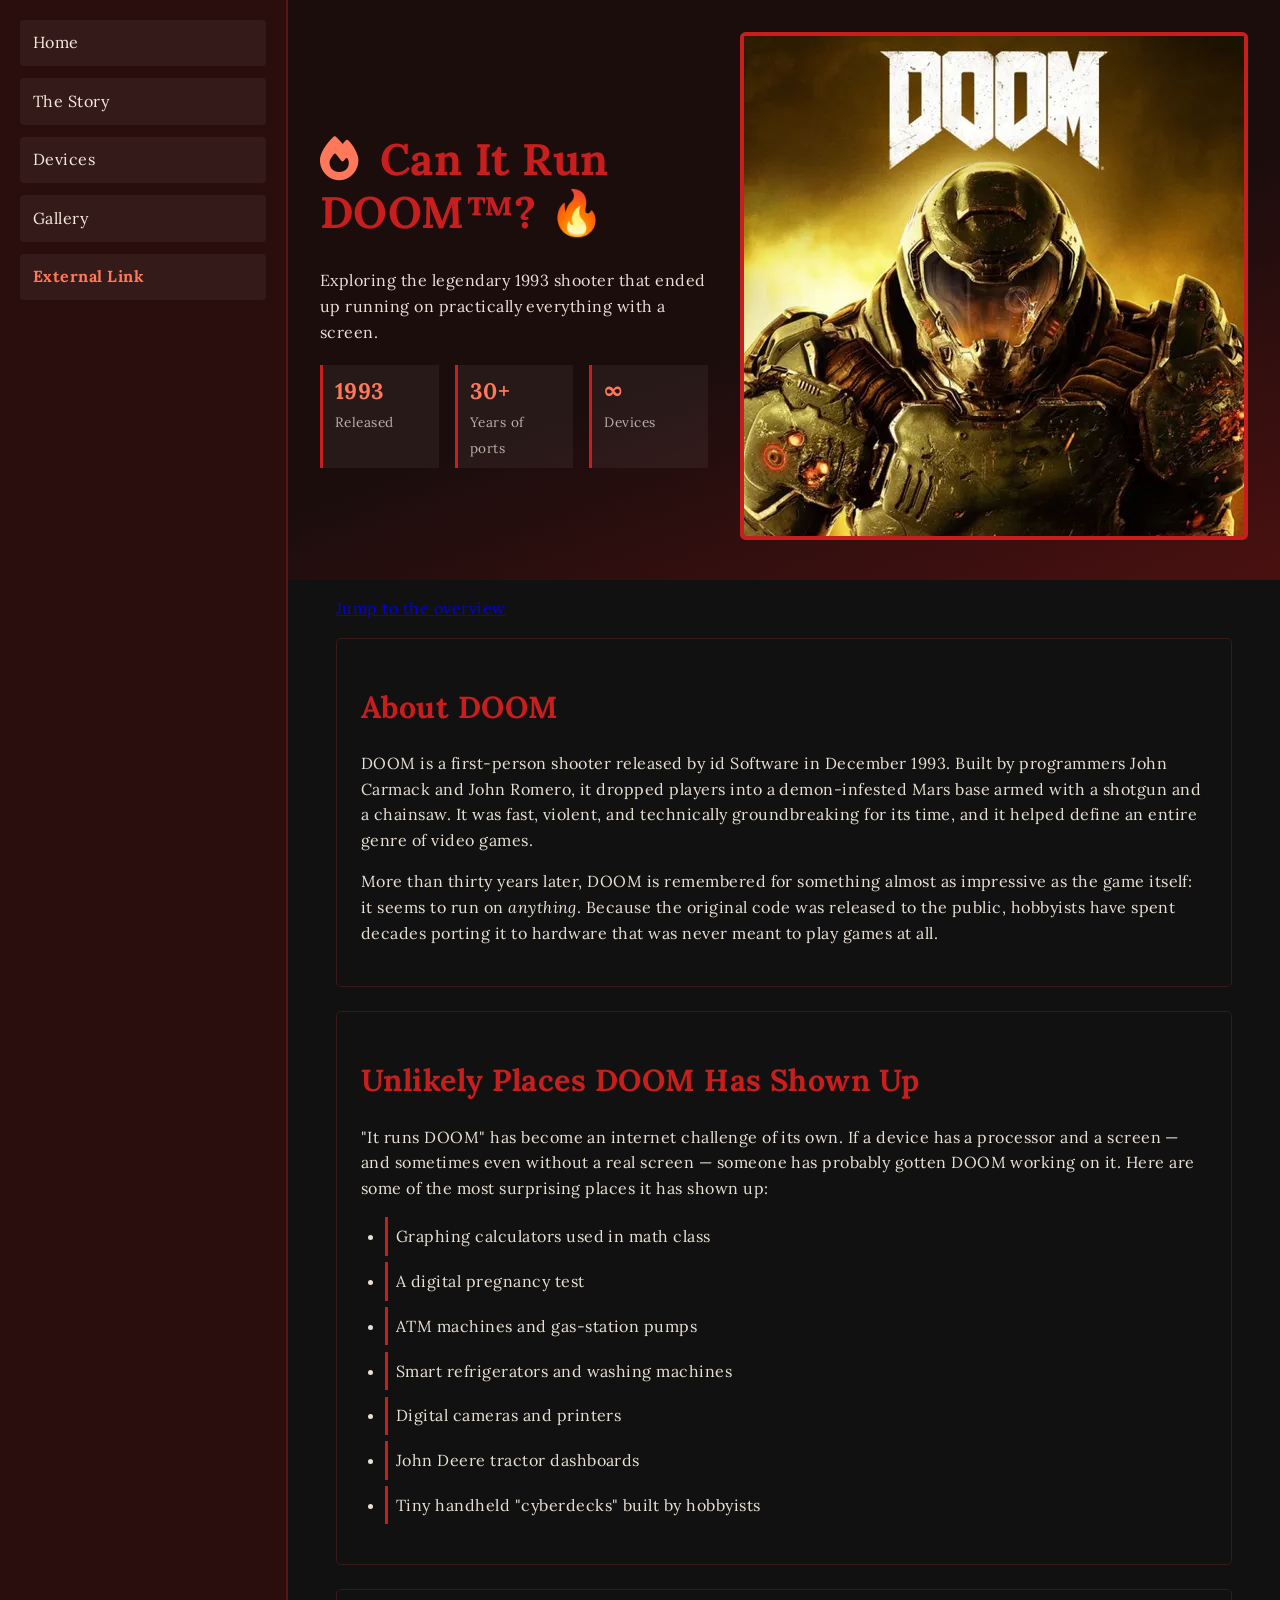
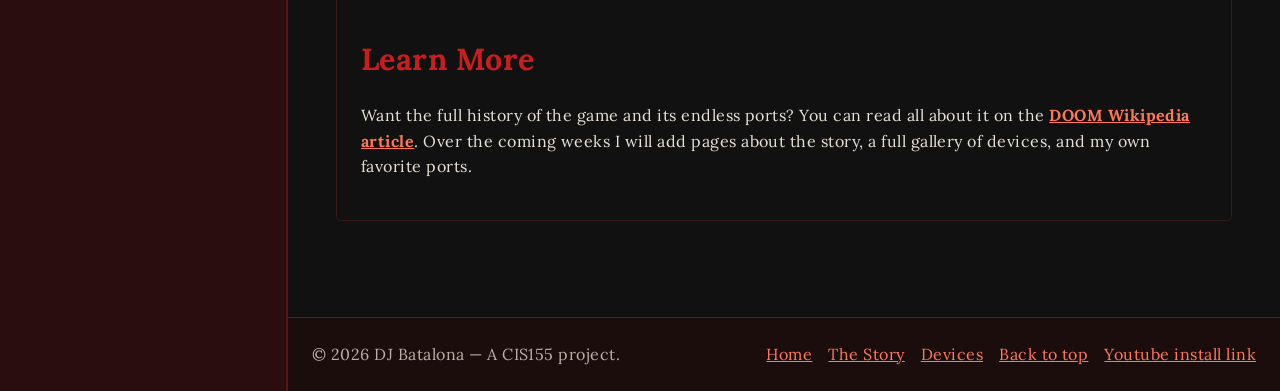
==== commit f2bc2d32: "mod9 update" ====
--- a/index.html
+++ b/index.html
@@ -10,12 +10,21 @@
     <meta charset="UTF-8" />
     <meta name="viewport" content="width=device-width, initial-scale=1.0" />
       <title>Can It Run DOOM?</title>
-    <!-- Google Font for the retro headings -->
+    <link 
+      rel="icon"
+      type="image/svg+xml"
+      href="data:image/svg+xml,%3Csvg xmlns='http://www.w3.org/2000/svg' viewBox='0 0 100 100'%3E%3Ccircle cx='50' cy='50' r='48' fill='%23111111'/%3E%3Cellipse cx='50' cy='44' rx='30' ry='28' fill='%23c81e1e'/%3E%3Cellipse cx='38' cy='42' rx='8' ry='10' fill='%23111111'/%3E%3Cellipse cx='62' cy='42' rx='8' ry='10' fill='%23111111'/%3E%3Cpolygon points='50,50 45,60 55,60' fill='%23111111'/%3E%3Crect x='35' y='66' width='30' height='10' fill='%23c81e1e'/%3E%3Crect x='38' y='66' width='4' height='10' fill='%23111111'/%3E%3Crect x='46' y='66' width='4' height='10' fill='%23111111'/%3E%3Crect x='54' y='66' width='4' height='10' fill='%23111111'/%3E%3Crect x='62' y='66' width='3' height='10' fill='%23111111'/%3E%3C/svg%3E" 
+      />
+      <!-- Google Font for the retro headings -->
     <link
       href="https://fonts.googleapis.com/css2?family=Lora&display=swap"
       rel="stylesheet"
     />
-     <!-- Shared site styles, then homepage-only DOOM theme -->
+    <link
+      rel="stylesheet"
+      href="https://cdnjs.cloudflare.com/ajax/libs/font-awesome/6.5.2/css/all.min.css"
+     /> 
+    <!-- Shared site styles, then homepage-only DOOM theme -->
     <link rel="stylesheet" href="styles.css" />
     <link rel="stylesheet" href="css/index.css" />
   </head>
@@ -41,8 +50,12 @@
       <!-- Intro text and banner sit side by side, then stack on phones -->
       <div class="hero">
         <div class="hero-text">
-          <h1>Can It Run DOOM&trade;?</h1>
-          <p>
+          
+          <h1>
+            <i class="fa-solid fa-fire doom-icon" aria-hidden="true"></i> 
+            Can It Run DOOM&trade;?
+          </h1>
+            <p>
             Exploring the legendary 1993 shooter that ended up running on
             practically everything with a screen.
           </p>
@@ -119,6 +132,8 @@
         <li><a href="story.html">The Story</a></li>
         <li><a href="devices.html">Devices</a></li>
         <li><a href="#top">Back to top</a></li>
+        <li><a href="https://www.youtube.com/watch?v=GrWzXzHcuFw">Youtube install link</a></li>
+            
       </ul>  
     </footer>
   </div><!--/.main-column -->
--- a/css/index.css
+++ b/css/index.css
@@ -11,14 +11,19 @@
   letter-spacing: 0.03em;
 }
 
-
+/* Font Awesome icon next to the homepage title. */
 h1,
 h2 {
   color: rgb(200, 30, 30);
   font-weight: bold;
 }
 
-/* Override the shared header so the homepage banner is dark, not floral.
+/* Font Awesome flame icon next to the homepage title. */
+.doom-icon {
+  color: rgb(255, 120, 90);
+  margin-right: 0.5rem;
+}
+/* Override the shared header so the homepage banner is dark,
    BACKGROUND GRADIENT - fades from near-black out to a deep red glow. */
 header {
   background-image: linear-gradient(160deg, #1c0d0d 55%, #4a1010 100%);
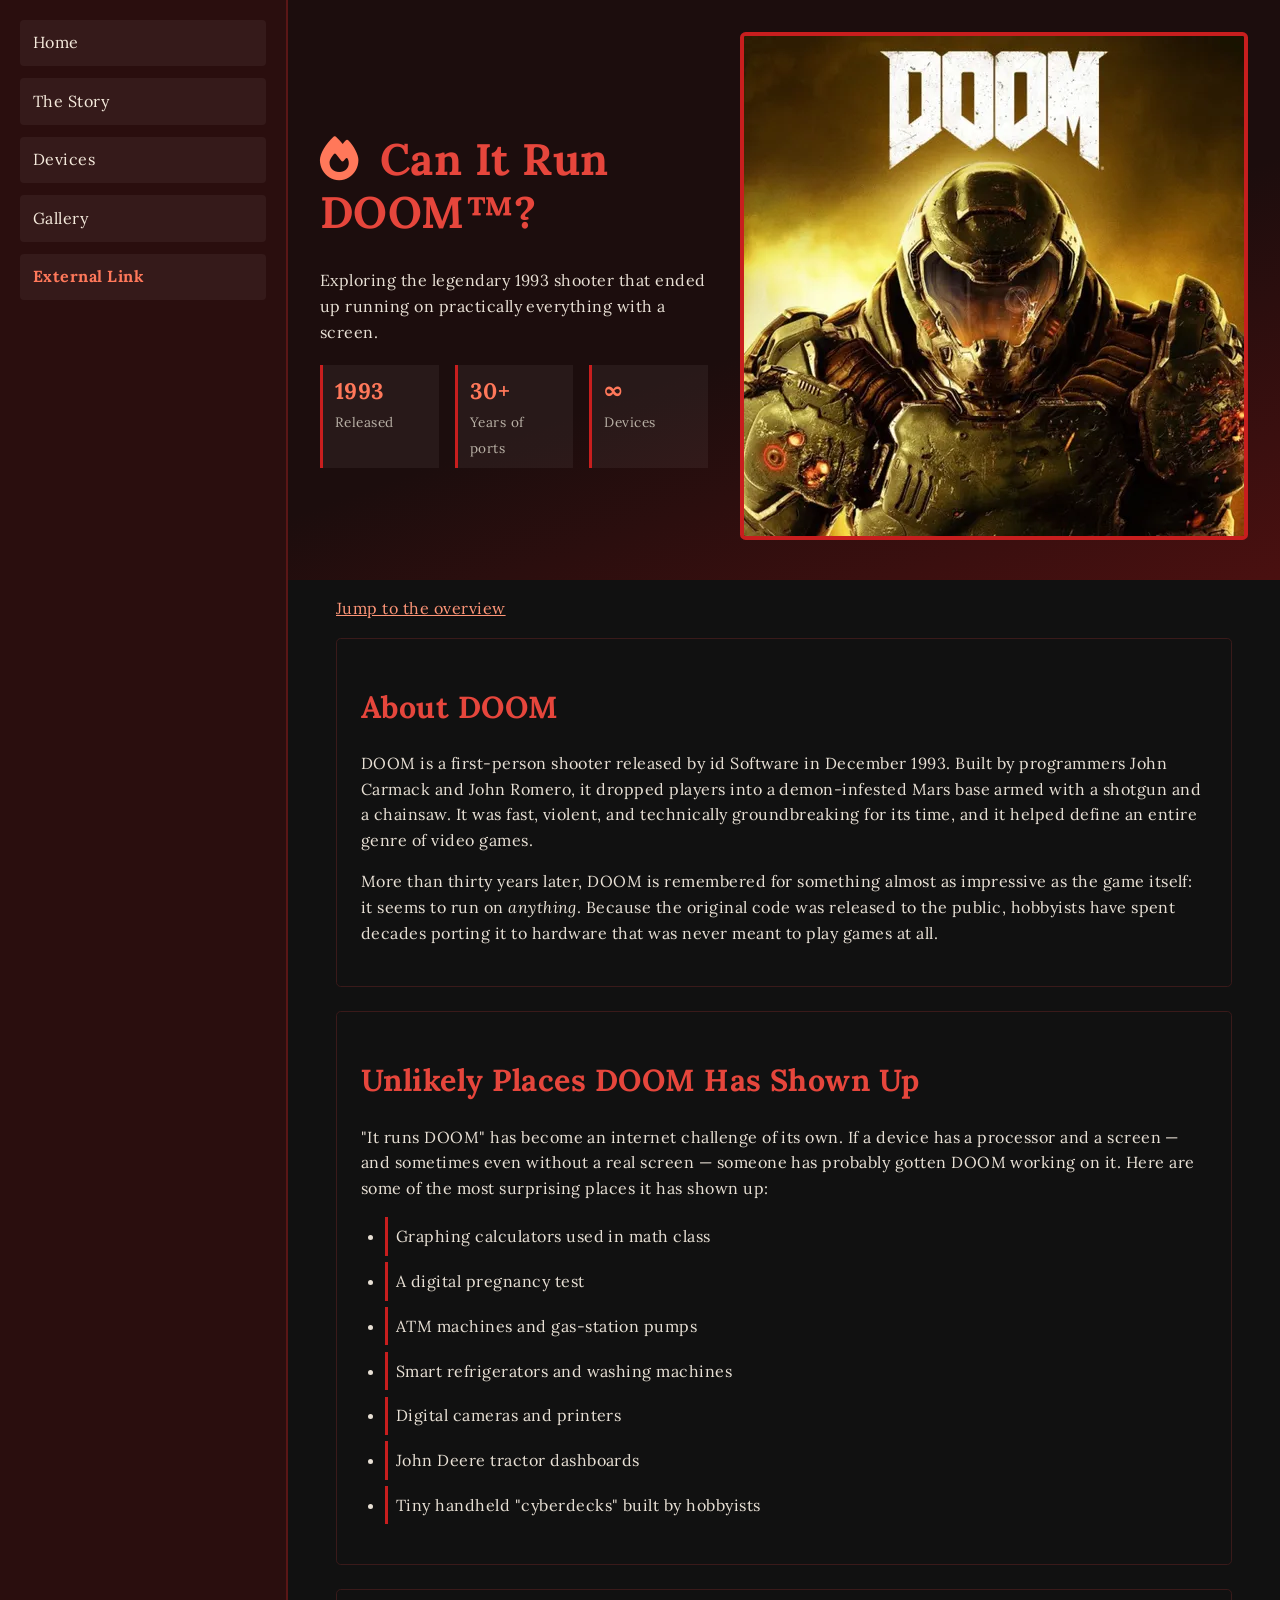
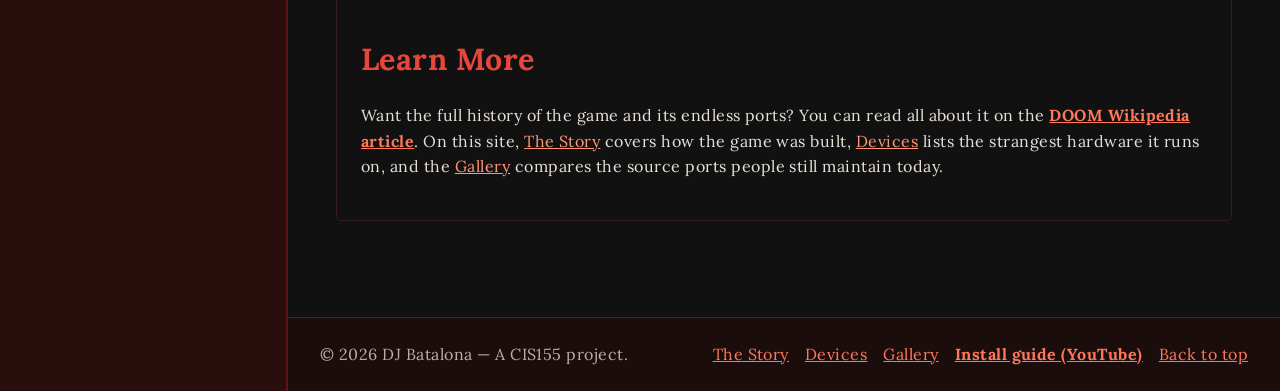
==== commit ce9f3158: "Reorganize files and close accessibility gaps Reorganized the project so the file names and folders " ====
--- a/index.html
+++ b/index.html
@@ -9,28 +9,36 @@
   <head>
     <meta charset="UTF-8" />
     <meta name="viewport" content="width=device-width, initial-scale=1.0" />
-      <title>Can It Run DOOM?</title>
-    <link 
+    <title>Can It Run DOOM?</title>
+
+    <!-- Skull favicon, drawn inline as an SVG so there is no extra file -->
+    <link
       rel="icon"
       type="image/svg+xml"
-      href="data:image/svg+xml,%3Csvg xmlns='http://www.w3.org/2000/svg' viewBox='0 0 100 100'%3E%3Ccircle cx='50' cy='50' r='48' fill='%23111111'/%3E%3Cellipse cx='50' cy='44' rx='30' ry='28' fill='%23c81e1e'/%3E%3Cellipse cx='38' cy='42' rx='8' ry='10' fill='%23111111'/%3E%3Cellipse cx='62' cy='42' rx='8' ry='10' fill='%23111111'/%3E%3Cpolygon points='50,50 45,60 55,60' fill='%23111111'/%3E%3Crect x='35' y='66' width='30' height='10' fill='%23c81e1e'/%3E%3Crect x='38' y='66' width='4' height='10' fill='%23111111'/%3E%3Crect x='46' y='66' width='4' height='10' fill='%23111111'/%3E%3Crect x='54' y='66' width='4' height='10' fill='%23111111'/%3E%3Crect x='62' y='66' width='3' height='10' fill='%23111111'/%3E%3C/svg%3E" 
-      />
-      <!-- Google Font for the retro headings -->
+      href="data:image/svg+xml,%3Csvg xmlns='http://www.w3.org/2000/svg' viewBox='0 0 100 100'%3E%3Ccircle cx='50' cy='50' r='48' fill='%23111111'/%3E%3Cellipse cx='50' cy='44' rx='30' ry='28' fill='%23c81e1e'/%3E%3Cellipse cx='38' cy='42' rx='8' ry='10' fill='%23111111'/%3E%3Cellipse cx='62' cy='42' rx='8' ry='10' fill='%23111111'/%3E%3Cpolygon points='50,50 45,60 55,60' fill='%23111111'/%3E%3Crect x='35' y='66' width='30' height='10' fill='%23c81e1e'/%3E%3Crect x='38' y='66' width='4' height='10' fill='%23111111'/%3E%3Crect x='46' y='66' width='4' height='10' fill='%23111111'/%3E%3Crect x='54' y='66' width='4' height='10' fill='%23111111'/%3E%3Crect x='62' y='66' width='3' height='10' fill='%23111111'/%3E%3C/svg%3E"
+    />
+
+    <!-- Google Font for the headings and body copy -->
     <link
       href="https://fonts.googleapis.com/css2?family=Lora&display=swap"
       rel="stylesheet"
     />
+    <!-- Font Awesome, used for the flame icon beside the page title -->
     <link
       rel="stylesheet"
       href="https://cdnjs.cloudflare.com/ajax/libs/font-awesome/6.5.2/css/all.min.css"
-     /> 
-    <!-- Shared site styles, then homepage-only DOOM theme -->
-    <link rel="stylesheet" href="styles.css" />
-    <link rel="stylesheet" href="css/index.css" />
+    />
+
+    <!-- Shared theme first, then the shared layout and its breakpoints -->
+    <link rel="stylesheet" href="css/theme.css" />
+    <link rel="stylesheet" href="css/layout.css" />
   </head>
   <body>
+    <!-- Lets keyboard users jump past the nav straight to the content -->
+    <a class="skip-link" href="#main-content">Skip to main content</a>
+
     <div class="page-shell">
-      <!-- Vertical navigation menu -->
+      <!-- Vertical navigation menu, the same on every page -->
       <aside class="sidebar">
         <nav class="site-nav" aria-label="Primary">
           <a href="index.html">Home</a>
@@ -45,98 +53,122 @@
           >
         </nav>
       </aside>
+
       <div class="main-column">
         <header id="top">
-      <!-- Intro text and banner sit side by side, then stack on phones -->
-      <div class="hero">
-        <div class="hero-text">
-          
-          <h1>
-            <i class="fa-solid fa-fire doom-icon" aria-hidden="true"></i> 
-            Can It Run DOOM&trade;?
-          </h1>
+          <!-- Intro text and banner sit side by side, then stack on phones -->
+          <div class="hero">
+            <div class="hero-text">
+              <h1>
+                <i class="fa-solid fa-fire doom-icon" aria-hidden="true"></i>
+                Can It Run DOOM&trade;?
+              </h1>
+              <p>
+                Exploring the legendary 1993 shooter that ended up running on
+                practically everything with a screen.
+              </p>
+              <!-- Three quick numbers about the game -->
+              <ul class="hero-stats">
+                <li><strong>1993</strong><span>Released</span></li>
+                <li><strong>30+</strong><span>Years of ports</span></li>
+                <li><strong>&infin;</strong><span>Devices</span></li>
+              </ul>
+            </div>
+            <img
+              id="doom-banner"
+              src="img/doom-header.jpg"
+              alt="Cover artwork for the 1993 game DOOM"
+            />
+          </div>
+        </header>
+
+        <main id="main-content">
+          <!-- Same-page anchor link -->
+          <p><a href="#overview">Jump to the overview</a></p>
+
+          <!-- Intro / About section -->
+          <section id="overview">
+            <h2>About DOOM</h2>
             <p>
-            Exploring the legendary 1993 shooter that ended up running on
-            practically everything with a screen.
+              DOOM is a first-person shooter released by id Software in December
+              1993. Built by programmers John Carmack and John Romero, it
+              dropped players into a demon-infested Mars base armed with a
+              shotgun and a chainsaw. It was fast, violent, and technically
+              groundbreaking for its time, and it helped define an entire genre
+              of video games.
+            </p>
+            <p>
+              More than thirty years later, DOOM is remembered for something
+              almost as impressive as the game itself: it seems to run on
+              <em>anything</em>. Because the original code was released to the
+              public, hobbyists have spent decades porting it to hardware that
+              was never meant to play games at all.
+            </p>
+          </section>
+
+          <!-- The signature list: unlikely devices that run DOOM -->
+          <section>
+            <h2 id="h2-philosophy">Unlikely Places DOOM Has Shown Up</h2>
+            <p>
+              "It runs DOOM" has become an internet challenge of its own. If a
+              device has a processor and a screen &mdash; and sometimes even
+              without a real screen &mdash; someone has probably gotten DOOM
+              working on it. Here are some of the most surprising places it has
+              shown up:
+            </p>
+            <ul class="device-list">
+              <li>Graphing calculators used in math class</li>
+              <li>A digital pregnancy test</li>
+              <li>ATM machines and gas-station pumps</li>
+              <li>Smart refrigerators and washing machines</li>
+              <li>Digital cameras and printers</li>
+              <li>John Deere tractor dashboards</li>
+              <li>Tiny handheld "cyberdecks" built by hobbyists</li>
+            </ul>
+          </section>
+
+          <!-- External reference link, also the hook for the CSS
+               attribute selector in theme.css -->
+          <section>
+            <h2>Learn More</h2>
+            <p>
+              Want the full history of the game and its endless ports? You can
+              read all about it on the
+              <a
+                href="https://en.wikipedia.org/wiki/Doom_(1993_video_game)"
+                target="_blank"
+                rel="noopener noreferrer"
+                >DOOM Wikipedia article</a
+              >. On this site, <a href="story.html">The Story</a> covers how the
+              game was built, <a href="devices.html">Devices</a> lists the
+              strangest hardware it runs on, and the
+              <a href="gallery.html">Gallery</a> compares the source ports
+              people still maintain today.
+            </p>
+          </section>
+        </main>
+
+        <!-- Footer bar. Character entity &copy; renders the (c) symbol. -->
+        <footer class="site-footer">
+          <p class="footer-copy">
+            &copy; 2026 DJ Batalona &mdash; A CIS155 project.
           </p>
-          <!-- Three quick numbers about the game -->
-          <ul class="hero-stats">
-            <li><strong>1993</strong><span>Released</span></li>
-            <li><strong>30+</strong><span>Years of ports</span></li>
-            <li><strong>&infin;</strong><span>Devices</span></li>
+          <ul class="footer-links">
+            <li><a href="story.html">The Story</a></li>
+            <li><a href="devices.html">Devices</a></li>
+            <li><a href="gallery.html">Gallery</a></li>
+            <li>
+              <a
+                href="https://www.youtube.com/watch?v=GrWzXzHcuFw"
+                target="_blank"
+                rel="noopener"
+                >Install guide (YouTube)</a
+              >
+            </li>
+            <li><a href="#top">Back to top</a></li>
           </ul>
-        </div>
-        <img id="doom-banner" src="DOOM Header.jpg" alt="DOOM game artwork" />
+        </footer>
       </div>
-    </header>
-
-    <main>
-  <!-- Same-page anchor link -->
-    <p><a href="#overview">Jump to the overview </a></p>
-
-      <!-- Intro / About section -->      
-       <section id="overview">
-          <h2>About DOOM</h2>
-        <p>
-          DOOM is a first-person shooter released by id Software in December
-          1993. Built by programmers John Carmack and John Romero, it dropped
-          players into a demon-infested Mars base armed with a shotgun and a
-          chainsaw. It was fast, violent, and technically groundbreaking for its
-          time, and it helped define an entire genre of video games.
-        </p>
-        <p>
-           More than thirty years later, DOOM is remembered for something almost
-          as impressive as the game itself: it seems to run on
-          <em>anything</em>. Because the original code was released to the
-          public, hobbyists have spent decades porting it to hardware that was
-          never meant to play games at all.
-        </p>
-      </section>
-
-       <!-- The signature list: unlikely devices that run DOOM -->
-      <section>
-        <h2 id="h2-philosophy">Unlikely Places DOOM Has Shown Up</h2>
-        <p>
-           "It runs DOOM" has become an internet challenge of its own. If a
-          device has a processor and a screen &mdash; and sometimes even without
-          a real screen &mdash; someone has probably gotten DOOM working on it.
-          Here are some of the most surprising places it has shown up:
-        </p>
-        <ul class="device-list">
-          <li>Graphing calculators used in math class</li>
-          <li>A digital pregnancy test</li>
-          <li>ATM machines and gas-station pumps</li>
-          <li>Smart refrigerators and washing machines</li>
-          <li>Digital cameras and printers</li>
-          <li>John Deere tractor dashboards</li>
-          <li>Tiny handheld "cyberdecks" built by hobbyists</li>
-        </ul>
-      </section>
-      <!-- External reference link (also the hook for the CSS attribute rule) -->
-
-      <section>
-       <h2>Learn More</h2>        <p>
-          Want the full history of the game and its endless ports? You can read
-          all about it on the
-          <a href="https://en.wikipedia.org/wiki/Doom_(1993_video_game)" target="_blank" rel="noopener noreferrer">
-            DOOM Wikipedia article</a>. Over the coming weeks I will add pages
-          about the story, a full gallery of devices, and my own favorite ports.
-        </p>
-      </section>
-    </main>
-    <!-- Footer with the required character entity: &copy; (the (c) symbol) -->
-    <footer class="site-footer">
-      <p class="footer-copy">&copy; 2026 DJ Batalona &mdash; A CIS155 project. </p>
-      <ul class="footer-links">
-        <li><a href="index.html">Home</a></li>
-        <li><a href="story.html">The Story</a></li>
-        <li><a href="devices.html">Devices</a></li>
-        <li><a href="#top">Back to top</a></li>
-        <li><a href="https://www.youtube.com/watch?v=GrWzXzHcuFw">Youtube install link</a></li>
-            
-      </ul>  
-    </footer>
-  </div><!--/.main-column -->
- </div><!--/.page-shell -->
- </body>
+    </div>
+  </body>
 </html>
--- a/css/theme.css
+++ b/css/theme.css
@@ -0,0 +1,146 @@
+/* ---------------------------------------------------------------
+   theme.css - shared look for every page: colors, fonts, borders and
+   the small decorative touches. Structure and breakpoints are in
+   layout.css, which loads after this file.
+   --------------------------------------------------------------- */
+
+/* TYPE selector - the page background and base text. Two font
+   properties here: font-family and letter-spacing. */
+body {
+  background-color: #111111;
+  color: #e8e0d5;
+  font-family: 'Lora', serif;
+  letter-spacing: 0.03em;
+}
+
+/* Heading red. Lightened from rgb(200, 30, 30), which only measured
+   3.29:1 against the near-black background. This clears the 4.5:1
+   contrast minimum at any text size. */
+h1,
+h2 {
+  color: rgb(230, 70, 60);
+  font-weight: bold;
+}
+
+/* Font Awesome flame icon beside each page title */
+.doom-icon {
+  color: rgb(255, 120, 90);
+  margin-right: 0.5rem;
+}
+
+/* Skip link is invisible until focused, so it needs to stand out */
+.skip-link {
+  background-color: #c81e1e;
+  color: #ffffff;
+}
+
+/* PSEUDO-CLASS - a visible ring for anything reached by keyboard */
+a:focus-visible {
+  outline: 0.15rem solid rgb(255, 180, 90);
+  outline-offset: 0.15rem;
+}
+
+.sidebar {
+  background-color: #2a0e0e;
+}
+
+.site-nav a {
+  text-decoration: none;
+  color: #f5eadc;
+  border-radius: 0.25rem;
+  background-color: rgba(255, 255, 255, 0.05);
+}
+
+/* PSEUDO-CLASS - hover and focus states for the navigation links */
+.site-nav a:hover,
+.site-nav a:focus {
+  background-color: #c81e1e;
+  color: #ffffff;
+}
+
+/* BACKGROUND GRADIENT - fades from near-black out to a deep red glow */
+header {
+  background-image: linear-gradient(160deg, #1c0d0d 55%, #4a1010 100%);
+  color: #e8e0d5;
+}
+
+/* ID selector - the banner image. It is one half of the flex row in
+   the header, so it shrinks with the column instead of overflowing. */
+#doom-banner {
+  width: 100%;
+  max-width: 32rem;
+  border: 0.25rem solid rgb(200, 30, 30);
+  border-radius: 0.35rem;
+}
+
+/* The small stat boxes under the homepage intro */
+.hero-stats li {
+  background-color: rgba(255, 255, 255, 0.05);
+  border-left: 0.2rem solid rgb(200, 30, 30);
+}
+
+.hero-stats strong {
+  color: rgb(255, 120, 90);
+}
+
+.hero-stats span {
+  color: #b8b0a5;
+}
+
+/* CLASS selector - the list of devices on the homepage. Padding and
+   margin on each item give the list room to breathe. */
+.device-list {
+  line-height: 1.8;
+  padding-left: 1.5rem;
+}
+
+.device-list li {
+  padding: 0.3rem 0.5rem;
+  margin-bottom: 0.4rem;
+  border-left: 0.2rem solid rgb(200, 30, 30);
+}
+
+/* Breathing room and a subtle accent border on each content section */
+main section {
+  padding: 1.5rem;
+  margin-top: 1rem;
+  border: 0.0625rem solid #3a1a1a;
+  border-radius: 0.3rem;
+}
+
+/* The card and tile sections are already made of bordered boxes, so
+   they skip the outer panel and avoid a box inside a box */
+main section.device-grid,
+main section.gallery-grid {
+  padding: 0;
+  border: none;
+}
+
+/* Content links. Without this they fall back to the browser's default
+   blue, which only measures about 2.3:1 on this dark background. */
+main a,
+main a:visited {
+  color: rgb(255, 150, 120);
+}
+
+/* The icons at the top of each card and tile */
+.card-icon {
+  color: rgb(255, 120, 90);
+}
+
+/* ATTRIBUTE selector - styles only links that open in a new tab */
+a[target="_blank"] {
+  color: rgb(255, 120, 90);
+  font-weight: bold;
+}
+
+footer {
+  background-color: #1c0d0d;
+  color: #b8b0a5;
+  text-align: center;
+  border-top: 0.0625rem solid rgba(255, 255, 255, 0.12);
+}
+
+footer a {
+  color: rgb(255, 120, 90);
+}
--- a/css/layout.css
+++ b/css/layout.css
@@ -0,0 +1,333 @@
+/* ---------------------------------------------------------------
+   layout.css - shared structure for every page.
+
+   This file owns the page shell, the flex and grid containers,
+   spacing, and every shared breakpoint. Colors and fonts live in
+   theme.css. Each page also loads its own stylesheet after this one.
+
+   Load order on every page is theme.css, then layout.css, then the
+   page stylesheet, so the breakpoints in here always win over the
+   plain rules in theme.css.
+   --------------------------------------------------------------- */
+
+* {
+  box-sizing: border-box;
+}
+
+body {
+  margin: 0;
+  line-height: 1.6;
+}
+
+/* Sits off screen until a keyboard user tabs to it, then jumps into
+   the corner so they can skip the nav and go straight to the content */
+.skip-link {
+  position: absolute;
+  top: 0;
+  left: -9999px;
+  z-index: 10;
+  padding: 0.75rem 1rem;
+}
+
+.skip-link:focus {
+  left: 0;
+}
+
+/* GRID: splits every page into a sidebar column and a content column */
+.page-shell {
+  display: grid;
+  grid-template-columns: minmax(12rem, 18rem) 1fr;
+  min-height: 100vh;
+}
+
+.sidebar {
+  padding: 1.25rem;
+  /* Divider lives here rather than in theme.css because it moves from
+     the right edge to the bottom edge at the 62rem breakpoint below */
+  border-right: 0.125rem solid #5a1616;
+}
+
+/* FLEX: the navigation menu. A column beside the content on desktop,
+   switched to a row across the top further down. */
+.site-nav {
+  display: flex;
+  flex-direction: column;
+  gap: 0.75rem;
+}
+
+.site-nav a {
+  padding: 0.65rem 0.8rem;
+}
+
+/* FLEX: stacks the header, main and footer. The flex:1 on main pushes
+   the footer to the bottom on pages with less content.
+
+   min-width: 0 matters here. As a grid item this column defaults to
+   min-width: auto, which means it refuses to shrink below the widest
+   thing inside it - so the wide table on the gallery page was pushing
+   the entire page sideways instead of scrolling inside its own wrapper. */
+.main-column {
+  display: flex;
+  flex-direction: column;
+  min-width: 0;
+}
+
+header {
+  padding: 2rem 2rem 2.5rem;
+}
+
+main {
+  flex: 1;
+  width: min(100%, 60rem);
+  margin: 0 auto;
+  padding: 0 2rem 2.5rem;
+}
+
+footer {
+  margin-top: 2rem;
+  padding: 1.5rem 2rem;
+}
+
+img {
+  max-width: 100%;
+  height: auto;
+  display: block;
+}
+
+section {
+  margin-bottom: 1.5rem;
+}
+
+/* Headings scale with the screen instead of jumping at a breakpoint,
+   so the h1 never overflows once the window gets down near 360px */
+h1 {
+  font-size: clamp(1.5rem, 5vw, 2.75rem);
+  line-height: 1.2;
+}
+
+h2 {
+  font-size: clamp(1.25rem, 3.5vw, 1.9rem);
+  line-height: 1.25;
+}
+
+h3 {
+  font-size: clamp(1.05rem, 2.5vw, 1.3rem);
+}
+
+/* Long words wrap instead of pushing the page wider than the screen */
+h1,
+h2,
+h3,
+p,
+li,
+a {
+  overflow-wrap: break-word;
+}
+
+/* Decorative icon at the top of each card and tile. Sized here, colored
+   in theme.css. */
+.card-icon {
+  width: 2.25rem;
+  height: 2.25rem;
+  margin-bottom: 0.75rem;
+}
+
+/* FLEX: homepage intro. Text on one side, banner on the other, and
+   flex-wrap lets the two halves stack once they get too narrow. */
+.hero {
+  display: flex;
+  flex-wrap: wrap;
+  align-items: center;
+  gap: 2rem;
+}
+
+.hero-text {
+  flex: 1 1 20rem;
+}
+
+.hero img {
+  flex: 1 1 22rem;
+}
+
+/* FLEX: row of small stat boxes under the intro text */
+.hero-stats {
+  display: flex;
+  flex-wrap: wrap;
+  gap: 1rem;
+  list-style: none;
+  margin: 1.25rem 0 0;
+  padding: 0;
+}
+
+.hero-stats li {
+  flex: 1 1 6rem;
+  padding: 0.5rem 0.75rem;
+}
+
+.hero-stats strong {
+  display: block;
+  font-size: 1.4rem;
+}
+
+.hero-stats span {
+  font-size: 0.85rem;
+}
+
+/* FLEX: footer bar. Copyright on the left, link list on the right. */
+.site-footer {
+  display: flex;
+  flex-wrap: wrap;
+  justify-content: space-between;
+  align-items: center;
+  gap: 1rem;
+  text-align: left;
+}
+
+.footer-copy {
+  margin: 0;
+}
+
+/* The link list inside the footer is its own flex row */
+.footer-links {
+  display: flex;
+  flex-wrap: wrap;
+  gap: 1rem;
+  list-style: none;
+  margin: 0;
+  padding: 0;
+}
+
+/* Narrow the sidebar first so it stops taking up so much room */
+@media (max-width: 75rem) {
+  .page-shell {
+    grid-template-columns: minmax(10rem, 14rem) 1fr;
+  }
+}
+
+/* Drop to one column here. Without this the sidebar keeps its width all
+   the way down and the content column ends up around 200px wide at
+   360px. The nav becomes a row of links across the top instead. */
+@media (max-width: 62rem) {
+  .page-shell {
+    grid-template-columns: 1fr;
+  }
+
+  .sidebar {
+    border-right: none;
+    border-bottom: 0.125rem solid #5a1616;
+  }
+
+  .site-nav {
+    flex-direction: row;
+    flex-wrap: wrap;
+    justify-content: center;
+  }
+
+  /* Equal shares keep the links from wrapping into a ragged second
+     line, and nowrap stops "External Link" splitting mid-word */
+  .site-nav a {
+    flex: 1 1 8rem;
+    text-align: center;
+    white-space: nowrap;
+  }
+
+  header,
+  main,
+  footer {
+    padding-left: 1.5rem;
+    padding-right: 1.5rem;
+  }
+}
+
+/* The two halves of the intro are too narrow side by side by now, so
+   center everything once they stack */
+@media (max-width: 48rem) {
+  .hero {
+    gap: 1.25rem;
+  }
+
+  .hero-text {
+    text-align: center;
+  }
+
+  .hero-stats {
+    justify-content: center;
+  }
+
+  .site-footer {
+    justify-content: center;
+    text-align: center;
+  }
+
+  .footer-links {
+    justify-content: center;
+  }
+}
+
+/* Smaller gutters, two nav links per row, thinner banner frame */
+@media (max-width: 40rem) {
+  header,
+  main,
+  footer {
+    padding-left: 1rem;
+    padding-right: 1rem;
+  }
+
+  .site-nav a {
+    flex: 1 1 45%;
+  }
+
+  main section {
+    padding: 1rem;
+  }
+
+  #doom-banner {
+    border-width: 0.2rem;
+  }
+
+  .device-list {
+    padding-left: 1rem;
+  }
+
+  .device-list li {
+    padding: 0.5rem 0.75rem;
+  }
+}
+
+/* Two links across starts cutting off the longer labels, so go back to
+   one per row */
+@media (max-width: 30rem) {
+  .site-nav {
+    flex-direction: column;
+  }
+
+  .site-nav a {
+    flex: 1 1 auto;
+  }
+
+  .hero-stats li {
+    flex: 1 1 100%;
+  }
+
+  .sidebar {
+    padding: 0.75rem;
+  }
+}
+
+/* Smallest phones. The letter-spacing costs real width down here. */
+@media (max-width: 22.5rem) {
+  body {
+    letter-spacing: 0;
+  }
+
+  header,
+  main,
+  footer {
+    padding-left: 0.75rem;
+    padding-right: 0.75rem;
+  }
+
+  main section {
+    padding: 0.75rem;
+  }
+}
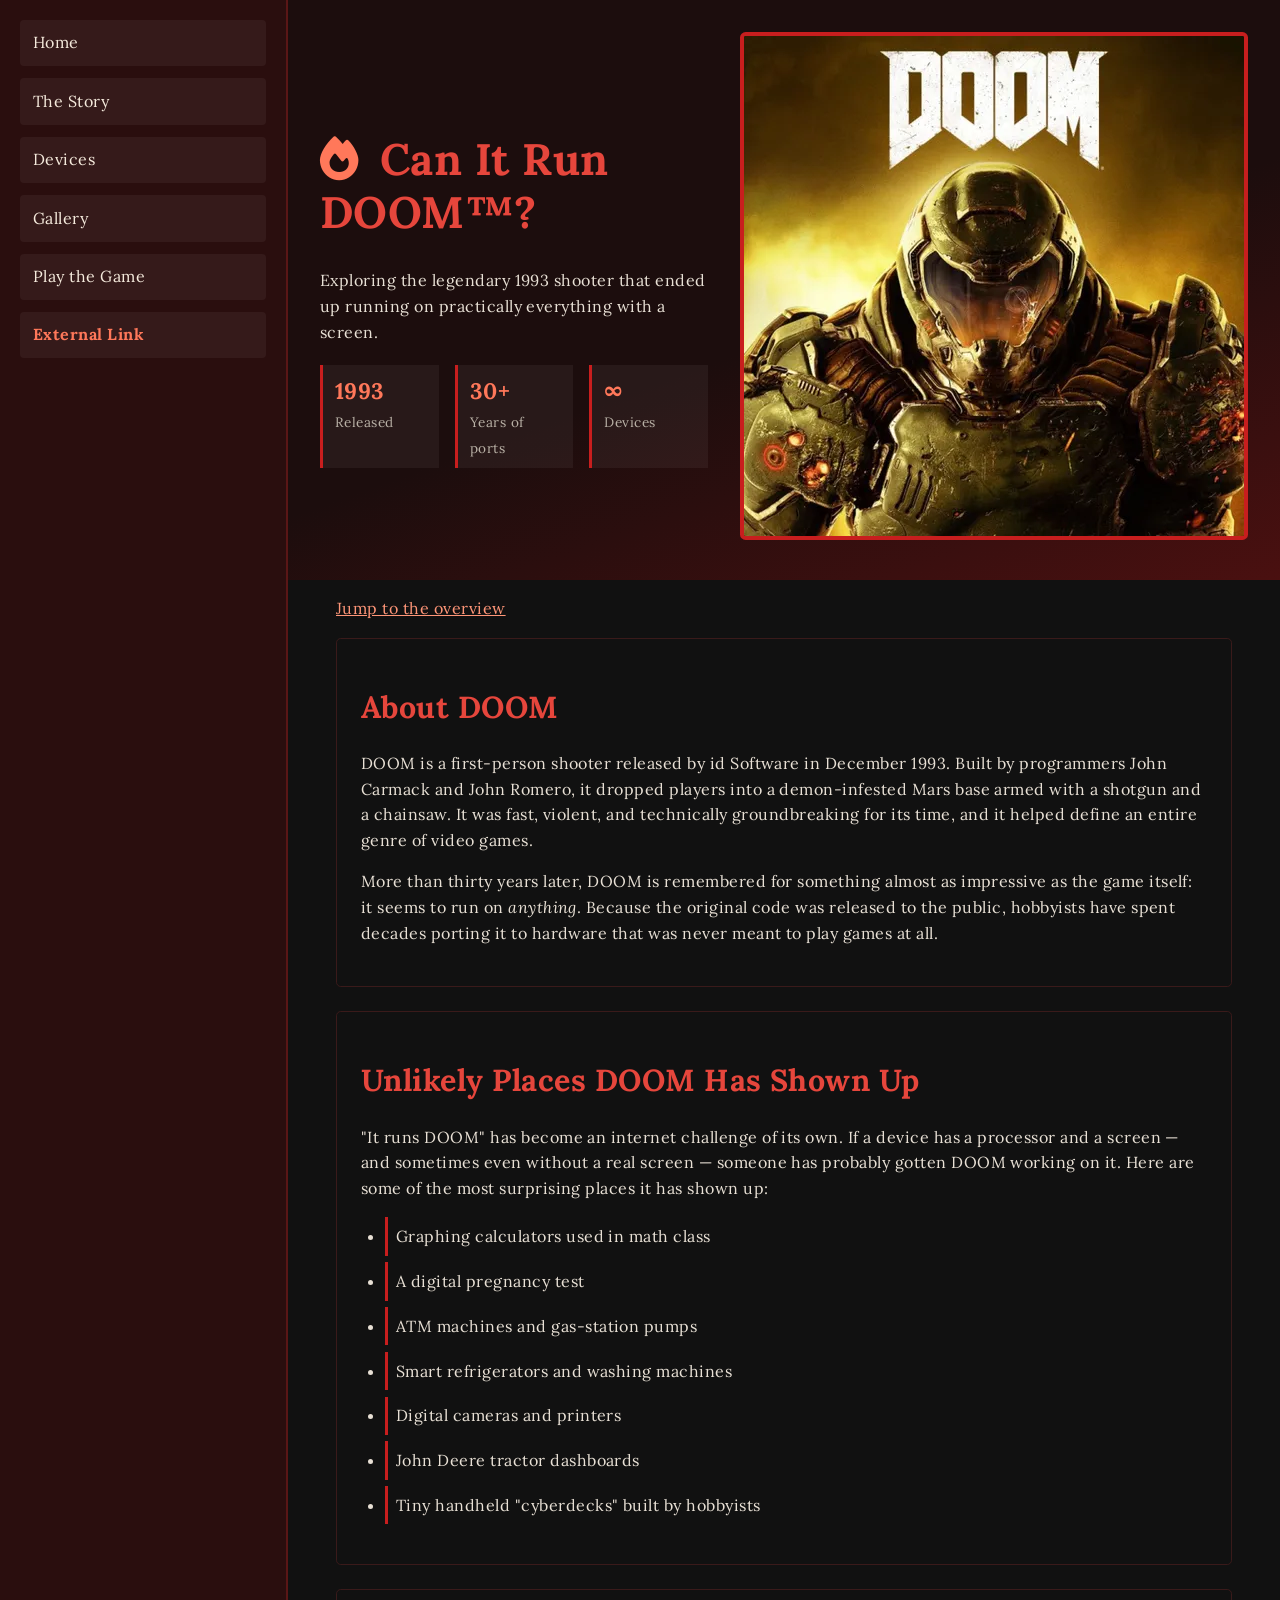
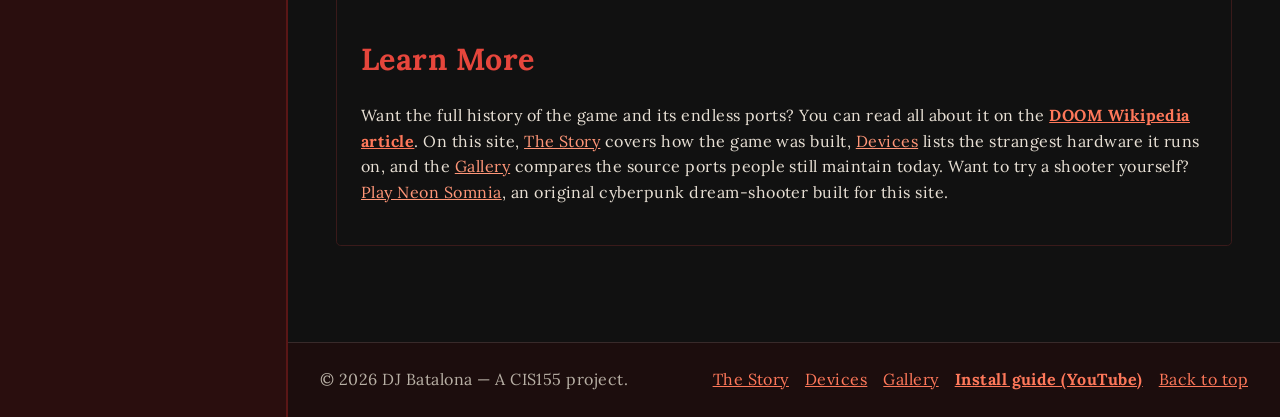
==== commit 3ec50a40: "Add Neon Somnia, an original surreal cyberpunk mobile web shooter A phone-friendly first-person shoo" ====
--- a/index.html
+++ b/index.html
@@ -45,6 +45,7 @@
           <a href="story.html">The Story</a>
           <a href="devices.html">Devices</a>
           <a href="gallery.html">Gallery</a>
+          <a href="game/index.html">Play the Game</a>
           <a
             href="https://en.wikipedia.org/wiki/Doom_(1993_video_game)"
             target="_blank"
@@ -143,7 +144,9 @@
               game was built, <a href="devices.html">Devices</a> lists the
               strangest hardware it runs on, and the
               <a href="gallery.html">Gallery</a> compares the source ports
-              people still maintain today.
+              people still maintain today. Want to try a shooter yourself?
+              <a href="game/index.html">Play Neon Somnia</a>, an original
+              cyberpunk dream-shooter built for this site.
             </p>
           </section>
         </main>
